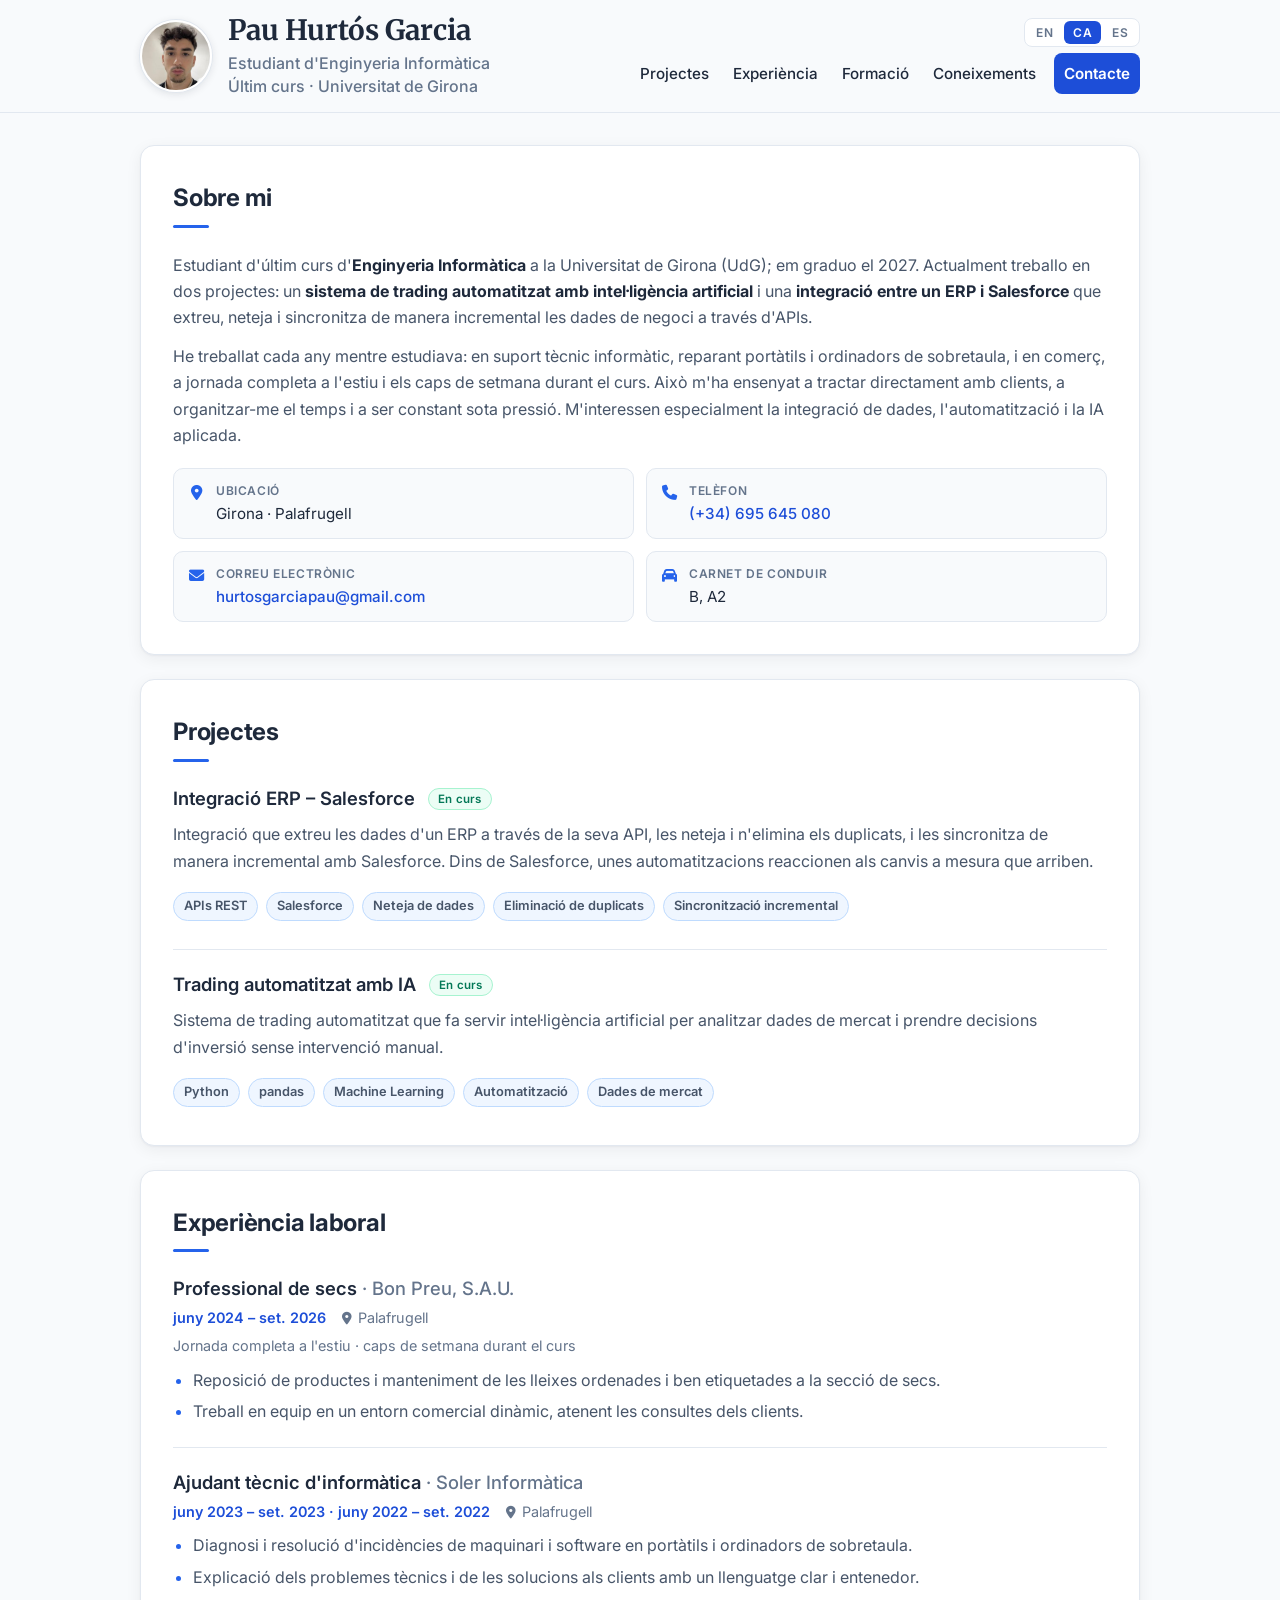
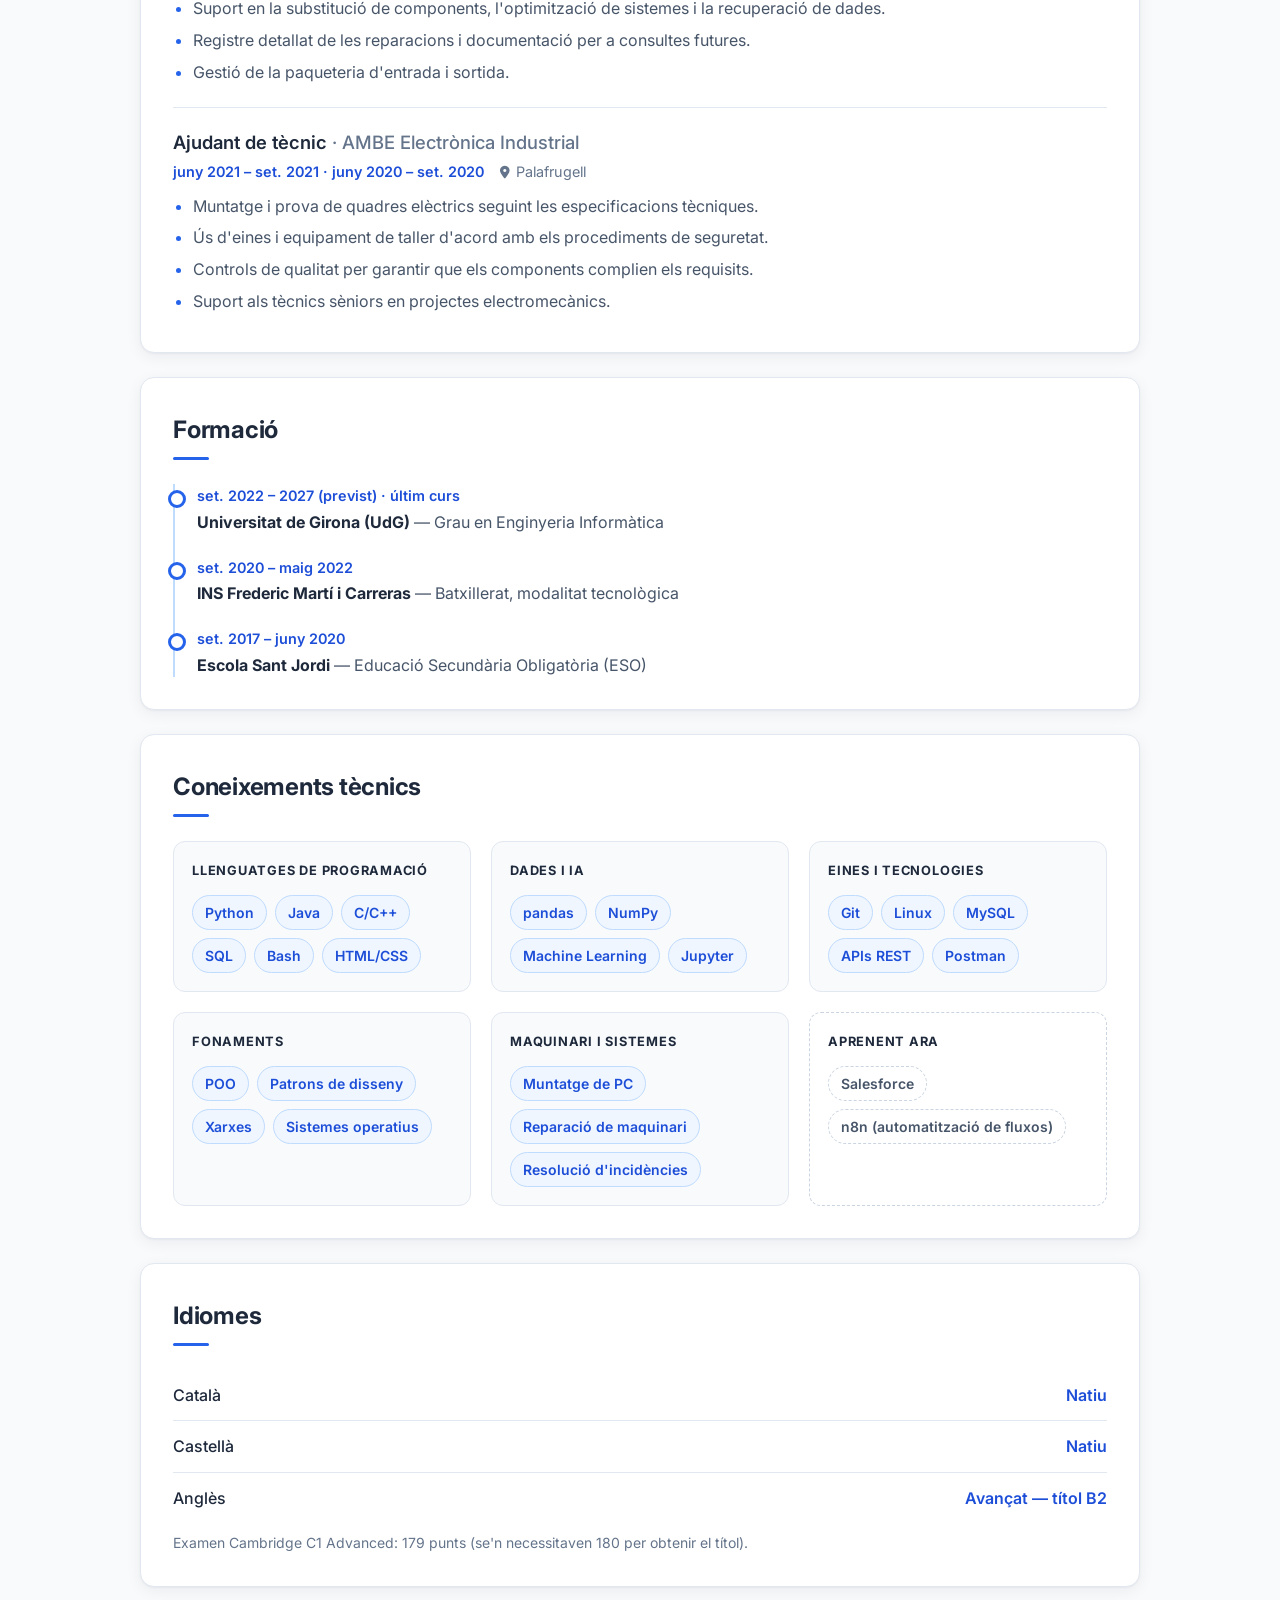
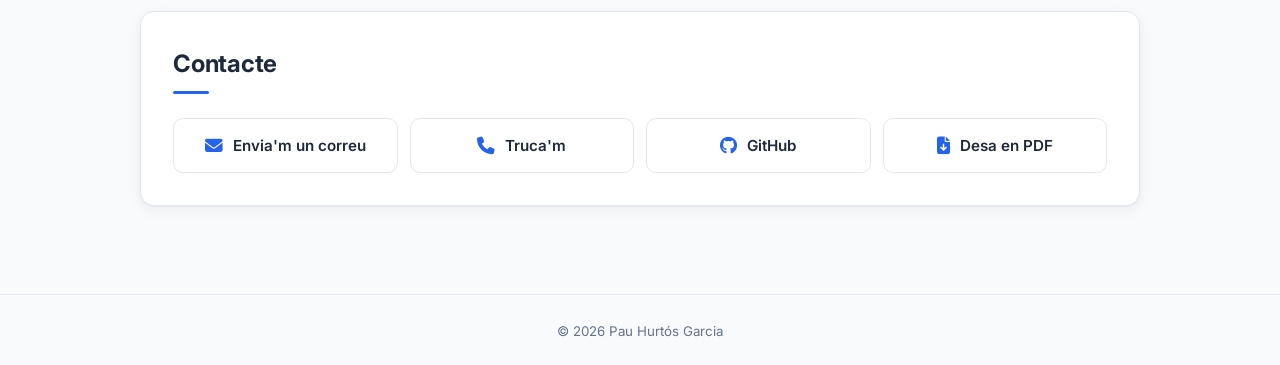
==== docs/ca/index.html @ 46cc70b8 "Expand technical skills: data & AI, fundamentals and current learning" ====
<!DOCTYPE html>
<html lang="ca">
<head>
  <meta charset="utf-8" />
  <meta name="viewport" content="width=device-width, initial-scale=1" />
  <title>Pau Hurtós Garcia — Currículum</title>
  <meta name="description" content="Pau Hurtós Garcia — Estudiant d'Enginyeria Informàtica a la Universitat de Girona. Experiència, formació, coneixements i contacte." />
  <meta name="author" content="Pau Hurtós Garcia" />
  <meta name="theme-color" content="#1d4ed8" />
  <link rel="canonical" href="https://pdpxvx.github.io/CV/ca/" />
  <link rel="alternate" hreflang="en" href="https://pdpxvx.github.io/CV/" />
  <link rel="alternate" hreflang="ca" href="https://pdpxvx.github.io/CV/ca/" />
  <link rel="alternate" hreflang="es" href="https://pdpxvx.github.io/CV/es/" />
  <link rel="alternate" hreflang="x-default" href="https://pdpxvx.github.io/CV/" />
  <link rel="icon" href="data:image/svg+xml,%3Csvg xmlns='http://www.w3.org/2000/svg' viewBox='0 0 64 64'%3E%3Crect width='64' height='64' rx='14' fill='%231d4ed8'/%3E%3Ctext x='50%25' y='54%25' dominant-baseline='middle' text-anchor='middle' font-family='Arial,sans-serif' font-weight='700' font-size='28' fill='%23fff'%3EPH%3C/text%3E%3C/svg%3E" />

  <!-- Previsualització en compartir l'enllaç (LinkedIn, WhatsApp, X...) -->
  <meta property="og:type" content="profile" />
  <meta property="og:locale" content="ca_ES" />
  <meta property="og:title" content="Pau Hurtós Garcia — Currículum" />
  <meta property="og:description" content="Estudiant d'Enginyeria Informàtica a la Universitat de Girona (UdG)." />
  <meta property="og:url" content="https://pdpxvx.github.io/CV/ca/" />
  <meta property="og:image" content="https://pdpxvx.github.io/CV/assets/photo.jpg" />
  <meta name="twitter:card" content="summary" />

  <!-- Tipografies i icones -->
  <link rel="preconnect" href="https://fonts.googleapis.com" />
  <link rel="preconnect" href="https://fonts.gstatic.com" crossorigin />
  <link href="https://fonts.googleapis.com/css2?family=Inter:wght@400;500;600;700&family=Merriweather:wght@700&display=swap" rel="stylesheet" />
  <link rel="stylesheet" href="https://cdn.jsdelivr.net/npm/@fortawesome/fontawesome-free@6.5.0/css/all.min.css" integrity="sha512-Avb2QiuDEEvB4bZJYdft2mNjVShBftLdPG8FJ0V7irTLQ8Uo0qcPxh4Plq7G5tGm0rU+1SPhVotteLpBERwTkw==" crossorigin="anonymous" referrerpolicy="no-referrer" />
  <link rel="stylesheet" href="../style.css" />
</head>

<body>
  <a class="skip-link" href="#main">Vés al contingut</a>

  <!-- ===== CAPÇALERA ===== -->
  <header class="site-header">
    <div class="container header-inner">
      <div class="id-block">
        <img class="avatar" src="../assets/photo.jpg" alt="Foto de Pau Hurtós Garcia" width="72" height="72" />
        <div>
          <h1 class="name">Pau Hurtós Garcia</h1>
          <p class="tagline"><span>Estudiant d'Enginyeria Informàtica</span><span class="sep"> · </span><span>Últim curs · Universitat de Girona</span></p>
        </div>
      </div>

      <div class="header-right">
        <!-- ===== SELECTOR D'IDIOMA ===== -->
        <nav class="lang-switch" aria-label="Idioma">
          <a href="../" hreflang="en" lang="en">EN</a>
          <a href="./" hreflang="ca" lang="ca" aria-current="page">CA</a>
          <a href="../es/" hreflang="es" lang="es">ES</a>
        </nav>

        <!-- ===== MENÚ DE NAVEGACIÓ ===== -->
        <nav class="site-nav" aria-label="Navegació principal">
          <ul>
            <li><a href="#projects">Projectes</a></li>
            <li><a href="#experience">Experiència</a></li>
            <li><a href="#education">Formació</a></li>
            <li><a href="#technical-skills">Coneixements</a></li>
            <li><a class="btn" href="#contact">Contacte</a></li>
          </ul>
        </nav>
      </div>
    </div>
  </header>

  <!-- ===== CONTINGUT PRINCIPAL ===== -->
  <main id="main" class="container content">

    <!-- === SOBRE MI === -->
    <section id="about" class="card">
      <h2>Sobre mi</h2>
      <p>
        Estudiant d'últim curs d'<strong>Enginyeria Informàtica</strong> a la Universitat de Girona (UdG); em graduo el 2027.
        Actualment treballo en dos projectes: un <strong>sistema de trading automatitzat amb intel·ligència artificial</strong> i una
        <strong>integració entre un ERP i Salesforce</strong> que extreu, neteja i sincronitza de manera incremental les dades de negoci a través d'APIs.
      </p>
      <p>
        He treballat cada any mentre estudiava: en suport tècnic informàtic, reparant portàtils i ordinadors de sobretaula, i en comerç,
        a jornada completa a l'estiu i els caps de setmana durant el curs. Això m'ha ensenyat a tractar directament amb clients,
        a organitzar-me el temps i a ser constant sota pressió. M'interessen especialment la integració de dades, l'automatització i la IA aplicada.
      </p>

      <ul class="quick-facts">
        <li><i class="fa-solid fa-location-dot" aria-hidden="true"></i><span><strong>Ubicació</strong>Girona · Palafrugell</span></li>
        <li><i class="fa-solid fa-phone" aria-hidden="true"></i><span><strong>Telèfon</strong><a href="tel:+34695645080">(+34) 695 645 080</a></span></li>
        <li><i class="fa-solid fa-envelope" aria-hidden="true"></i><span><strong>Correu electrònic</strong><a href="mailto:hurtosgarciapau@gmail.com">hurtosgarciapau@gmail.com</a></span></li>
        <li><i class="fa-solid fa-car" aria-hidden="true"></i><span><strong>Carnet de conduir</strong>B, A2</span></li>
      </ul>
    </section>

    <!-- === PROJECTES === -->
    <section id="projects" class="card">
      <h2>Projectes</h2>

      <article class="item project">
        <div class="item-head">
          <h3>Integració ERP – Salesforce <span class="badge">En curs</span></h3>
        </div>
        <p>Integració que extreu les dades d'un ERP a través de la seva API, les neteja i n'elimina els duplicats, i les sincronitza de manera incremental amb Salesforce. Dins de Salesforce, unes automatitzacions reaccionen als canvis a mesura que arriben.</p>
        <ul class="skill-tags">
          <li class="skill-tag">APIs REST</li>
          <li class="skill-tag">Salesforce</li>
          <li class="skill-tag">Neteja de dades</li>
          <li class="skill-tag">Eliminació de duplicats</li>
          <li class="skill-tag">Sincronització incremental</li>
        </ul>
      </article>

      <article class="item project">
        <div class="item-head">
          <h3>Trading automatitzat amb IA <span class="badge">En curs</span></h3>
        </div>
        <p>Sistema de trading automatitzat que fa servir intel·ligència artificial per analitzar dades de mercat i prendre decisions d'inversió sense intervenció manual.</p>
        <ul class="skill-tags">
          <li class="skill-tag">Python</li>
          <li class="skill-tag">pandas</li>
          <li class="skill-tag">Machine Learning</li>
          <li class="skill-tag">Automatització</li>
          <li class="skill-tag">Dades de mercat</li>
        </ul>
      </article>
    </section>

    <!-- === EXPERIÈNCIA === -->
    <section id="experience" class="card">
      <h2>Experiència laboral</h2>

      <article class="item">
        <div class="item-head">
          <h3>Professional de secs <span class="org">· Bon Preu, S.A.U.</span></h3>
          <p class="meta"><span class="dates">juny 2024 – set. 2026</span><span class="place">Palafrugell</span><span class="schedule">Jornada completa a l'estiu · caps de setmana durant el curs</span></p>
        </div>
        <ul>
          <li>Reposició de productes i manteniment de les lleixes ordenades i ben etiquetades a la secció de secs.</li>
          <li>Treball en equip en un entorn comercial dinàmic, atenent les consultes dels clients.</li>
        </ul>
      </article>

      <article class="item">
        <div class="item-head">
          <h3>Ajudant tècnic d'informàtica <span class="org">· Soler Informàtica</span></h3>
          <p class="meta"><span class="dates">juny 2023 – set. 2023 · juny 2022 – set. 2022</span><span class="place">Palafrugell</span></p>
        </div>
        <ul>
          <li>Diagnosi i resolució d'incidències de maquinari i software en portàtils i ordinadors de sobretaula.</li>
          <li>Explicació dels problemes tècnics i de les solucions als clients amb un llenguatge clar i entenedor.</li>
          <li>Suport en la substitució de components, l'optimització de sistemes i la recuperació de dades.</li>
          <li>Registre detallat de les reparacions i documentació per a consultes futures.</li>
          <li>Gestió de la paqueteria d'entrada i sortida.</li>
        </ul>
      </article>

      <article class="item">
        <div class="item-head">
          <h3>Ajudant de tècnic <span class="org">· AMBE Electrònica Industrial</span></h3>
          <p class="meta"><span class="dates">juny 2021 – set. 2021 · juny 2020 – set. 2020</span><span class="place">Palafrugell</span></p>
        </div>
        <ul>
          <li>Muntatge i prova de quadres elèctrics seguint les especificacions tècniques.</li>
          <li>Ús d'eines i equipament de taller d'acord amb els procediments de seguretat.</li>
          <li>Controls de qualitat per garantir que els components complien els requisits.</li>
          <li>Suport als tècnics sèniors en projectes electromecànics.</li>
        </ul>
      </article>
    </section>

    <!-- === FORMACIÓ === -->
    <section id="education" class="card">
      <h2>Formació</h2>
      <ol class="timeline">
        <li class="milestone">
          <div class="when">set. 2022 – 2027 (previst) · últim curs</div>
          <div class="what"><strong>Universitat de Girona (UdG)</strong> — Grau en Enginyeria Informàtica</div>
        </li>
        <li class="milestone">
          <div class="when">set. 2020 – maig 2022</div>
          <div class="what"><strong>INS Frederic Martí i Carreras</strong> — Batxillerat, modalitat tecnològica</div>
        </li>
        <li class="milestone">
          <div class="when">set. 2017 – juny 2020</div>
          <div class="what"><strong>Escola Sant Jordi</strong> — Educació Secundària Obligatòria (ESO)</div>
        </li>
      </ol>
    </section>

    <!-- === CONEIXEMENTS TÈCNICS === -->
    <section id="technical-skills" class="card">
      <h2>Coneixements tècnics</h2>
      <div class="skills-grid">
        <div class="skill-category">
          <h3>Llenguatges de programació</h3>
          <ul class="skill-tags">
            <li class="skill-tag">Python</li>
            <li class="skill-tag">Java</li>
            <li class="skill-tag">C/C++</li>
            <li class="skill-tag">SQL</li>
            <li class="skill-tag">Bash</li>
            <li class="skill-tag">HTML/CSS</li>
          </ul>
        </div>
        <div class="skill-category">
          <h3>Dades i IA</h3>
          <ul class="skill-tags">
            <li class="skill-tag">pandas</li>
            <li class="skill-tag">NumPy</li>
            <li class="skill-tag">Machine Learning</li>
            <li class="skill-tag">Jupyter</li>
          </ul>
        </div>
        <div class="skill-category">
          <h3>Eines i tecnologies</h3>
          <ul class="skill-tags">
            <li class="skill-tag">Git</li>
            <li class="skill-tag">Linux</li>
            <li class="skill-tag">MySQL</li>
            <li class="skill-tag">APIs REST</li>
            <li class="skill-tag">Postman</li>
          </ul>
        </div>
        <div class="skill-category">
          <h3>Fonaments</h3>
          <ul class="skill-tags">
            <li class="skill-tag">POO</li>
            <li class="skill-tag">Patrons de disseny</li>
            <li class="skill-tag">Xarxes</li>
            <li class="skill-tag">Sistemes operatius</li>
          </ul>
        </div>
        <div class="skill-category">
          <h3>Maquinari i sistemes</h3>
          <ul class="skill-tags">
            <li class="skill-tag">Muntatge de PC</li>
            <li class="skill-tag">Reparació de maquinari</li>
            <li class="skill-tag">Resolució d'incidències</li>
          </ul>
        </div>
        <div class="skill-category learning">
          <h3>Aprenent ara</h3>
          <ul class="skill-tags">
            <li class="skill-tag">Salesforce</li>
            <li class="skill-tag">n8n (automatització de fluxos)</li>
          </ul>
        </div>
      </div>
    </section>

    <!-- === IDIOMES === -->
    <section id="languages" class="card">
      <h2>Idiomes</h2>
      <ul class="lang-list">
        <li><span>Català</span><strong>Natiu</strong></li>
        <li><span>Castellà</span><strong>Natiu</strong></li>
        <li><span>Anglès</span><strong>Avançat — títol B2</strong></li>
      </ul>
      <p class="note">Examen Cambridge C1 Advanced: 179 punts (se'n necessitaven 180 per obtenir el títol).</p>
    </section>

    <!-- === CONTACTE === -->
    <section id="contact" class="card">
      <h2>Contacte</h2>
      <address class="contact-grid">
        <a class="contact-link" href="mailto:hurtosgarciapau@gmail.com" aria-label="Envia un correu a Pau Hurtós Garcia">
          <i class="fa-solid fa-envelope" aria-hidden="true"></i>
          <span>Envia'm un correu</span>
        </a>
        <a class="contact-link" href="tel:+34695645080" aria-label="Truca a Pau Hurtós Garcia">
          <i class="fa-solid fa-phone" aria-hidden="true"></i>
          <span>Truca'm</span>
        </a>
        <a class="contact-link" href="https://github.com/pdpxvx" target="_blank" rel="noopener" aria-label="Perfil de GitHub (s'obre en una pestanya nova)">
          <i class="fa-brands fa-github" aria-hidden="true"></i>
          <span>GitHub</span>
        </a>
        <button class="contact-link" type="button" onclick="window.print()" aria-label="Imprimeix o desa aquest currículum en PDF">
          <i class="fa-solid fa-file-arrow-down" aria-hidden="true"></i>
          <span>Desa en PDF</span>
        </button>
      </address>
    </section>
  </main>

  <!-- ===== PEU DE PÀGINA ===== -->
  <footer class="site-footer">
    <div class="container">
      <small>© <span id="year">2026</span> Pau Hurtós Garcia</small>
    </div>
  </footer>
  <script>
    document.getElementById('year').textContent = new Date().getFullYear();
  </script>
</body>
</html>
---- docs/style.css ----
/* ========================================
   Base Styles and Color Variables
======================================== */
:root {
  --bg: #f8fafc;
  --card: #ffffff;
  --text: #1e293b;
  --muted: #475569;
  --subtle: #64748b;
  --line: #e2e8f0;
  --brand: #2563eb;
  --brand-dark: #1d4ed8;
  --brand-soft: #eff6ff;
  --brand-border: #bfdbfe;
  --radius: 14px;
  --shadow: 0 1px 2px rgba(15, 23, 42, 0.04), 0 4px 16px rgba(15, 23, 42, 0.06);
  --shadow-hover: 0 2px 4px rgba(15, 23, 42, 0.05), 0 10px 28px rgba(15, 23, 42, 0.09);
}

* { box-sizing: border-box; }
html { scroll-behavior: smooth; scroll-padding-top: 110px; }
html, body { margin: 0; padding: 0; }

body {
  font-family: "Inter", system-ui, -apple-system, "Segoe UI", Arial, sans-serif;
  color: var(--text);
  background: var(--bg);
  line-height: 1.65;
  font-size: 16px;
  -webkit-font-smoothing: antialiased;
  -moz-osx-font-smoothing: grayscale;
}

a { color: var(--brand-dark); }

:focus-visible {
  outline: 3px solid var(--brand);
  outline-offset: 2px;
  border-radius: 6px;
}

.skip-link {
  position: absolute;
  left: 12px;
  top: -48px;
  z-index: 200;
  padding: 8px 14px;
  border-radius: 8px;
  background: var(--brand-dark);
  color: #fff;
  font-weight: 600;
  text-decoration: none;
}
.skip-link:focus { top: 12px; }

/* ========================================
   Header and Navigation
======================================== */
.site-header {
  position: sticky;
  top: 0;
  z-index: 100;
  backdrop-filter: blur(8px);
  background: rgba(248, 250, 252, 0.9);
  border-bottom: 1px solid var(--line);
}

.header-inner {
  display: flex;
  gap: 24px;
  align-items: center;
  justify-content: space-between;
  padding: 14px 0;
}

.id-block {
  display: flex;
  align-items: center;
  gap: 16px;
  flex: 1 1 auto;
  min-width: 0;
}

.name {
  font-family: "Merriweather", Georgia, serif;
  font-weight: 700;
  font-size: 1.75rem;
  line-height: 1.2;
  margin: 0;
}

.tagline {
  margin: 0.25rem 0 0;
  line-height: 1.45;
  color: var(--subtle);
  font-weight: 500;
}

.tagline span { display: block; }
.tagline .sep { display: none; }

.avatar {
  width: 72px;
  height: 72px;
  flex-shrink: 0;
  border-radius: 50%;
  border: 2px solid #fff;
  box-shadow: 0 0 0 1px var(--line), 0 2px 8px rgba(15, 23, 42, 0.12);
  object-fit: cover;
}

/* Right side of the header: language switcher above the main navigation */
.header-right {
  flex-shrink: 0;
  display: flex;
  flex-direction: column;
  align-items: flex-end;
  gap: 6px;
}

.lang-switch {
  display: flex;
  gap: 2px;
  padding: 2px;
  border: 1px solid var(--line);
  border-radius: 8px;
  background: #fff;
}

.lang-switch a {
  padding: 2px 9px;
  border-radius: 6px;
  font-size: 0.75rem;
  font-weight: 600;
  letter-spacing: 0.04em;
  text-decoration: none;
  color: var(--subtle);
  transition: background-color 0.15s ease, color 0.15s ease;
}

.lang-switch a:hover { color: var(--brand-dark); background: var(--brand-soft); }

.lang-switch a[aria-current="page"] {
  background: var(--brand-dark);
  color: #fff;
}

/* Navigation */
.site-nav ul {
  display: flex;
  gap: 4px;
  list-style: none;
  margin: 0;
  padding: 0;
}

.site-nav a {
  display: inline-block;
  padding: 8px 10px;
  border-radius: 8px;
  text-decoration: none;
  color: var(--text);
  font-weight: 500;
  font-size: 0.95rem;
  white-space: nowrap;
  transition: background-color 0.15s ease, color 0.15s ease;
}

.site-nav a:hover { background: var(--brand-soft); color: var(--brand-dark); }

.site-nav .btn {
  margin-left: 4px;
  background: var(--brand-dark);
  color: #fff;
  font-weight: 600;
}

.site-nav .btn:hover { background: #1e40af; color: #fff; }

/* ========================================
   Layout Containers and Cards
======================================== */
.container {
  width: min(1000px, 92%);
  margin: 0 auto;
}

.content { padding: 32px 0 64px; }

.card {
  background: var(--card);
  padding: clamp(22px, 3vw, 32px);
  border-radius: var(--radius);
  box-shadow: var(--shadow);
  border: 1px solid var(--line);
  margin-bottom: 24px;
  transition: box-shadow 0.2s ease;
}

.card:hover { box-shadow: var(--shadow-hover); }

.card p { margin: 0 0 12px; color: var(--muted); }
.card p strong { color: var(--text); }

h2 {
  margin: 0 0 24px;
  padding-bottom: 10px;
  font-size: 1.5rem;
  font-weight: 700;
  letter-spacing: -0.01em;
  color: var(--text);
  position: relative;
}

h2::after {
  content: "";
  position: absolute;
  bottom: 0;
  left: 0;
  width: 36px;
  height: 3px;
  background: var(--brand);
  border-radius: 2px;
}

/* ========================================
   About Section
======================================== */
.quick-facts {
  display: grid;
  grid-template-columns: repeat(2, minmax(0, 1fr));
  gap: 12px;
  list-style: none;
  padding: 0;
  margin: 20px 0 0;
}

.quick-facts li {
  display: flex;
  align-items: flex-start;
  gap: 12px;
  background: #f8fafc;
  border: 1px solid var(--line);
  border-radius: 10px;
  padding: 12px 14px;
  font-size: 0.95rem;
  min-width: 0;
}

.quick-facts i {
  color: var(--brand);
  margin-top: 4px;
  width: 16px;
  text-align: center;
}

.quick-facts span { min-width: 0; overflow-wrap: anywhere; }

.quick-facts strong {
  display: block;
  font-size: 0.75rem;
  font-weight: 600;
  text-transform: uppercase;
  letter-spacing: 0.05em;
  color: var(--subtle);
}

.quick-facts a {
  color: var(--brand-dark);
  text-decoration: none;
  font-weight: 500;
}

.quick-facts a:hover { text-decoration: underline; }

/* ========================================
   Experience Section
======================================== */
.item {
  border-top: 1px solid var(--line);
  padding-top: 22px;
  margin-top: 22px;
}

.item:first-of-type {
  border-top: none;
  padding-top: 0;
  margin-top: 0;
}

.item-head { margin-bottom: 10px; }

.item-head h3 {
  margin: 0;
  color: var(--text);
  font-size: 1.15rem;
  font-weight: 600;
  line-height: 1.4;
}

.item-head .org {
  color: var(--subtle);
  font-weight: 500;
}

.meta {
  display: flex;
  flex-wrap: wrap;
  gap: 4px 16px;
  margin: 4px 0 0 !important;
  font-size: 0.9rem;
}

.dates { color: var(--brand-dark); font-weight: 600; }

.place { color: var(--subtle); }
.place::before {
  content: "\f3c5";
  font-family: "Font Awesome 6 Free";
  font-weight: 900;
  margin-right: 6px;
  font-size: 0.8rem;
}

.item ul {
  margin: 0;
  padding-left: 20px;
}

.item li {
  margin: 6px 0;
  line-height: 1.6;
  color: var(--muted);
}

.item li::marker { color: var(--brand); }

/* ========================================
   Projects Section
======================================== */
.project p {
  margin: 0 0 12px;
  color: var(--muted);
}

.project .skill-tags { padding-left: 0; }

.project .skill-tag {
  font-size: 0.8rem;
  padding: 3px 10px;
}

.badge {
  display: inline-block;
  margin-left: 8px;
  padding: 2px 9px;
  border-radius: 999px;
  background: #ecfdf5;
  border: 1px solid #a7f3d0;
  color: #047857;
  font-size: 0.72rem;
  font-weight: 600;
  letter-spacing: 0.02em;
  vertical-align: 2px;
}

/* "Currently learning" card: dashed border to set it apart from known skills */
.skill-category.learning { background: #fff; border-style: dashed; border-color: #cbd5e1; }
.skill-category.learning .skill-tag { background: #fff; color: var(--muted); border-color: #cbd5e1; border-style: dashed; }

/* Work schedule note under the dates (e.g. summers / weekends) */
.schedule { color: var(--subtle); flex-basis: 100%; }

/* ========================================
   Education Section (vertical timeline)
======================================== */
.timeline {
  list-style: none;
  margin: 0;
  padding: 0 0 0 22px;
  border-left: 2px solid var(--brand-border);
  display: grid;
  gap: 22px;
}

.milestone { position: relative; }

.milestone::before {
  content: "";
  position: absolute;
  left: -29px;
  top: 6px;
  width: 12px;
  height: 12px;
  background: #fff;
  border: 3px solid var(--brand);
  border-radius: 50%;
}

.when {
  color: var(--brand-dark);
  font-weight: 600;
  font-size: 0.9rem;
  margin-bottom: 2px;
}

.what {
  color: var(--muted);
  line-height: 1.5;
}

.what strong { color: var(--text); }

/* ========================================
   Soft Skills Section
======================================== */
.grid-2 {
  display: grid;
  grid-template-columns: repeat(auto-fit, minmax(240px, 1fr));
  gap: 0 32px;
}

.checklist {
  margin: 0;
  padding-left: 1.15rem;
  color: var(--muted);
}

.checklist li { margin: 0.4rem 0; }
.checklist li::marker { color: var(--brand); }
.checklist strong { color: var(--text); }

/* ========================================
   Technical Skills Section
======================================== */
.skills-grid {
  display: grid;
  grid-template-columns: repeat(auto-fit, minmax(270px, 1fr));
  gap: 20px;
}

.skill-category {
  background: #f8fafc;
  border: 1px solid var(--line);
  border-radius: 12px;
  padding: 18px;
}

.skill-category h3 {
  margin: 0 0 14px;
  color: var(--text);
  font-size: 0.8rem;
  font-weight: 700;
  text-transform: uppercase;
  letter-spacing: 0.06em;
}

.skill-tags {
  display: flex;
  flex-wrap: wrap;
  gap: 8px;
  list-style: none;
  margin: 0;
  padding: 0;
}

.skill-tag {
  background: var(--brand-soft);
  color: var(--brand-dark);
  border: 1px solid var(--brand-border);
  padding: 5px 12px;
  border-radius: 999px;
  font-size: 0.875rem;
  font-weight: 600;
}

/* ========================================
   Languages Section
======================================== */
.lang-list {
  list-style: none;
  padding: 0;
  margin: 0;
}

.lang-list li {
  display: flex;
  justify-content: space-between;
  align-items: center;
  gap: 16px;
  padding: 12px 0;
  border-bottom: 1px solid var(--line);
}

.lang-list li:last-child { border-bottom: none; }

.lang-list span {
  color: var(--text);
  font-weight: 500;
}

.lang-list strong {
  color: var(--brand-dark);
  font-weight: 600;
  text-align: right;
}

.note {
  margin: 8px 0 0 !important;
  font-size: 0.875rem;
  color: var(--subtle) !important;
}

/* ========================================
   Contact Section
======================================== */
.contact-grid {
  display: grid;
  grid-template-columns: repeat(auto-fit, minmax(170px, 1fr));
  gap: 12px;
  font-style: normal;
}

.contact-link {
  display: flex;
  align-items: center;
  justify-content: center;
  gap: 10px;
  font: inherit;
  font-size: 0.95rem;
  font-weight: 600;
  text-decoration: none;
  color: var(--text);
  padding: 14px 18px;
  border-radius: 10px;
  background: #fff;
  border: 1px solid var(--line);
  cursor: pointer;
  transition: background-color 0.15s ease, border-color 0.15s ease, color 0.15s ease;
}

.contact-link i {
  font-size: 1.1rem;
  color: var(--brand);
  transition: color 0.15s ease;
}

.contact-link:hover {
  background: var(--brand-dark);
  border-color: var(--brand-dark);
  color: #fff;
}

.contact-link:hover i { color: #fff; }

/* ========================================
   Footer
======================================== */
.site-footer {
  border-top: 1px solid var(--line);
  color: var(--subtle);
  text-align: center;
  padding: 22px 0;
}

/* ========================================
   Responsive Design
======================================== */
@media (max-width: 880px) {
  .header-inner { flex-direction: column; align-items: stretch; gap: 10px; }
  .id-block { justify-content: center; }
  .header-right { align-items: center; }
  .site-nav ul { justify-content: center; flex-wrap: wrap; }
  .site-nav a { padding: 6px 10px; font-size: 0.9rem; }
  html { scroll-padding-top: 200px; }
}

@media (max-width: 640px) {
  .site-header { position: static; }
  html { scroll-padding-top: 12px; }
  .name { font-size: 1.4rem; }
  .avatar { width: 60px; height: 60px; }
  .tagline { font-size: 0.9rem; }
  .lang-list li { flex-direction: column; align-items: flex-start; gap: 2px; }
  .lang-list strong { text-align: left; }
  .quick-facts { grid-template-columns: 1fr; }
}

@media (prefers-reduced-motion: reduce) {
  html { scroll-behavior: auto; }
  * { transition: none !important; }
}

/* ========================================
   Print / Save as PDF (A4)
======================================== */
@page { size: A4; margin: 12mm 14mm 12mm; }

@media print {
  :root { --text: #000; --muted: #222; --subtle: #444; }
  html, body { background: #fff; font-size: 10.5pt; line-height: 1.45; }
  .skip-link, .site-nav, .lang-switch, .site-footer, #contact { display: none !important; }

  .site-header {
    position: static;
    background: none;
    backdrop-filter: none;
    border-bottom: 2px solid var(--brand-dark);
  }
  .header-inner { padding: 0 0 10px; }
  .container { width: 100%; }
  .content { padding: 12px 0 0; }

  .card {
    box-shadow: none !important;
    border: none;
    border-radius: 0;
    padding: 0;
    margin: 0 0 14px;
  }
  h2 { font-size: 13pt; margin-bottom: 10px; padding-bottom: 4px; }
  .item { padding-top: 10px; margin-top: 10px; break-inside: avoid; }
  .item-head h3 { font-size: 11pt; }
  .milestone, .skill-category, .quick-facts li, .project { break-inside: avoid; }
  h2 { break-after: avoid; }

  .quick-facts { grid-template-columns: repeat(2, 1fr) !important; gap: 6px; margin-top: 10px; }
  .quick-facts li { padding: 6px 10px; }
  .skills-grid { grid-template-columns: repeat(3, 1fr) !important; gap: 10px; }
  .skill-category { padding: 8px 10px; }
  .skill-category h3 { margin-bottom: 6px; font-size: 7.5pt; }
  .skill-tags { gap: 4px; }
  .skill-tag, .project .skill-tag { padding: 1px 7px; font-size: 8pt; }
  .project p { font-size: 10pt; }
  .item li { margin: 3px 0; }
  .timeline { gap: 10px; margin-left: 8px; }
  .project p { margin-bottom: 6px; }
  .card { margin-bottom: 10px; }
  .content { padding-top: 8px; }
  .lang-list li { padding: 5px 0; }

  a { text-decoration: none; color: inherit; }
  * { -webkit-print-color-adjust: exact; print-color-adjust: exact; }
}
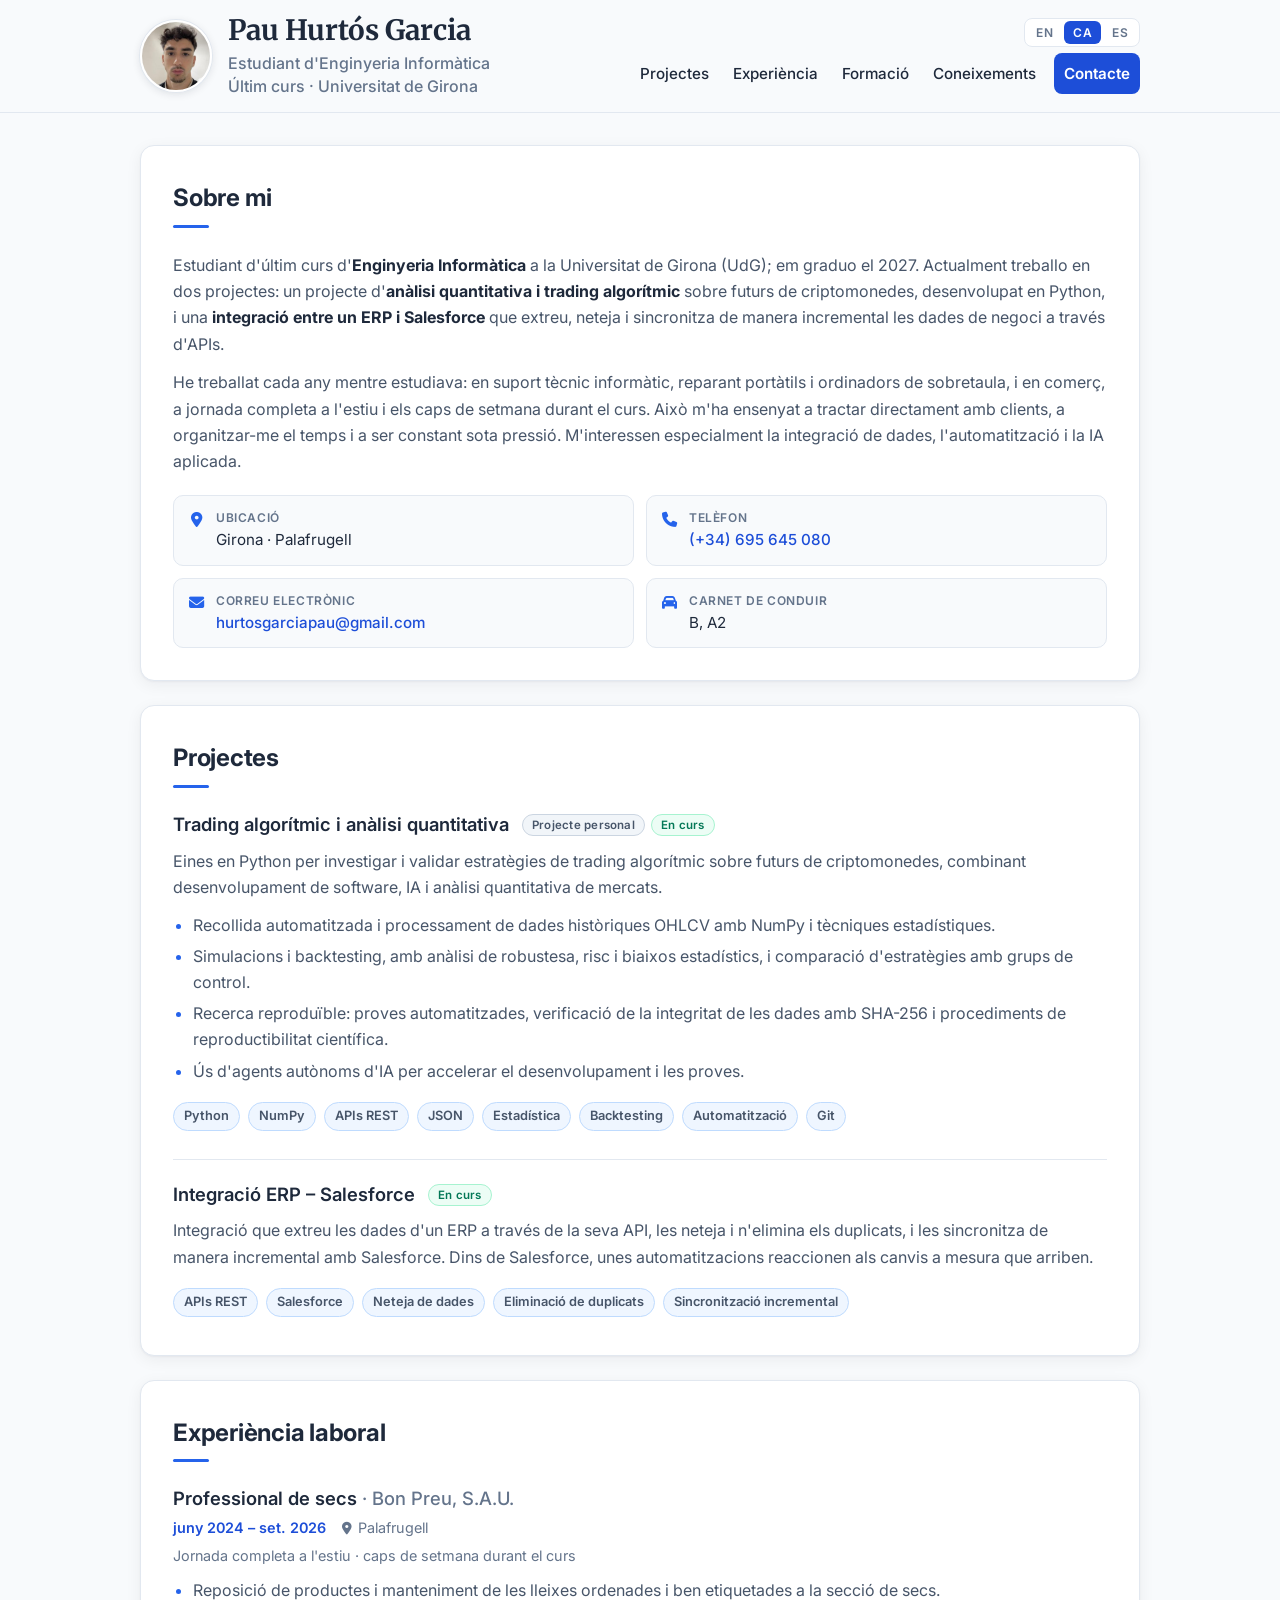
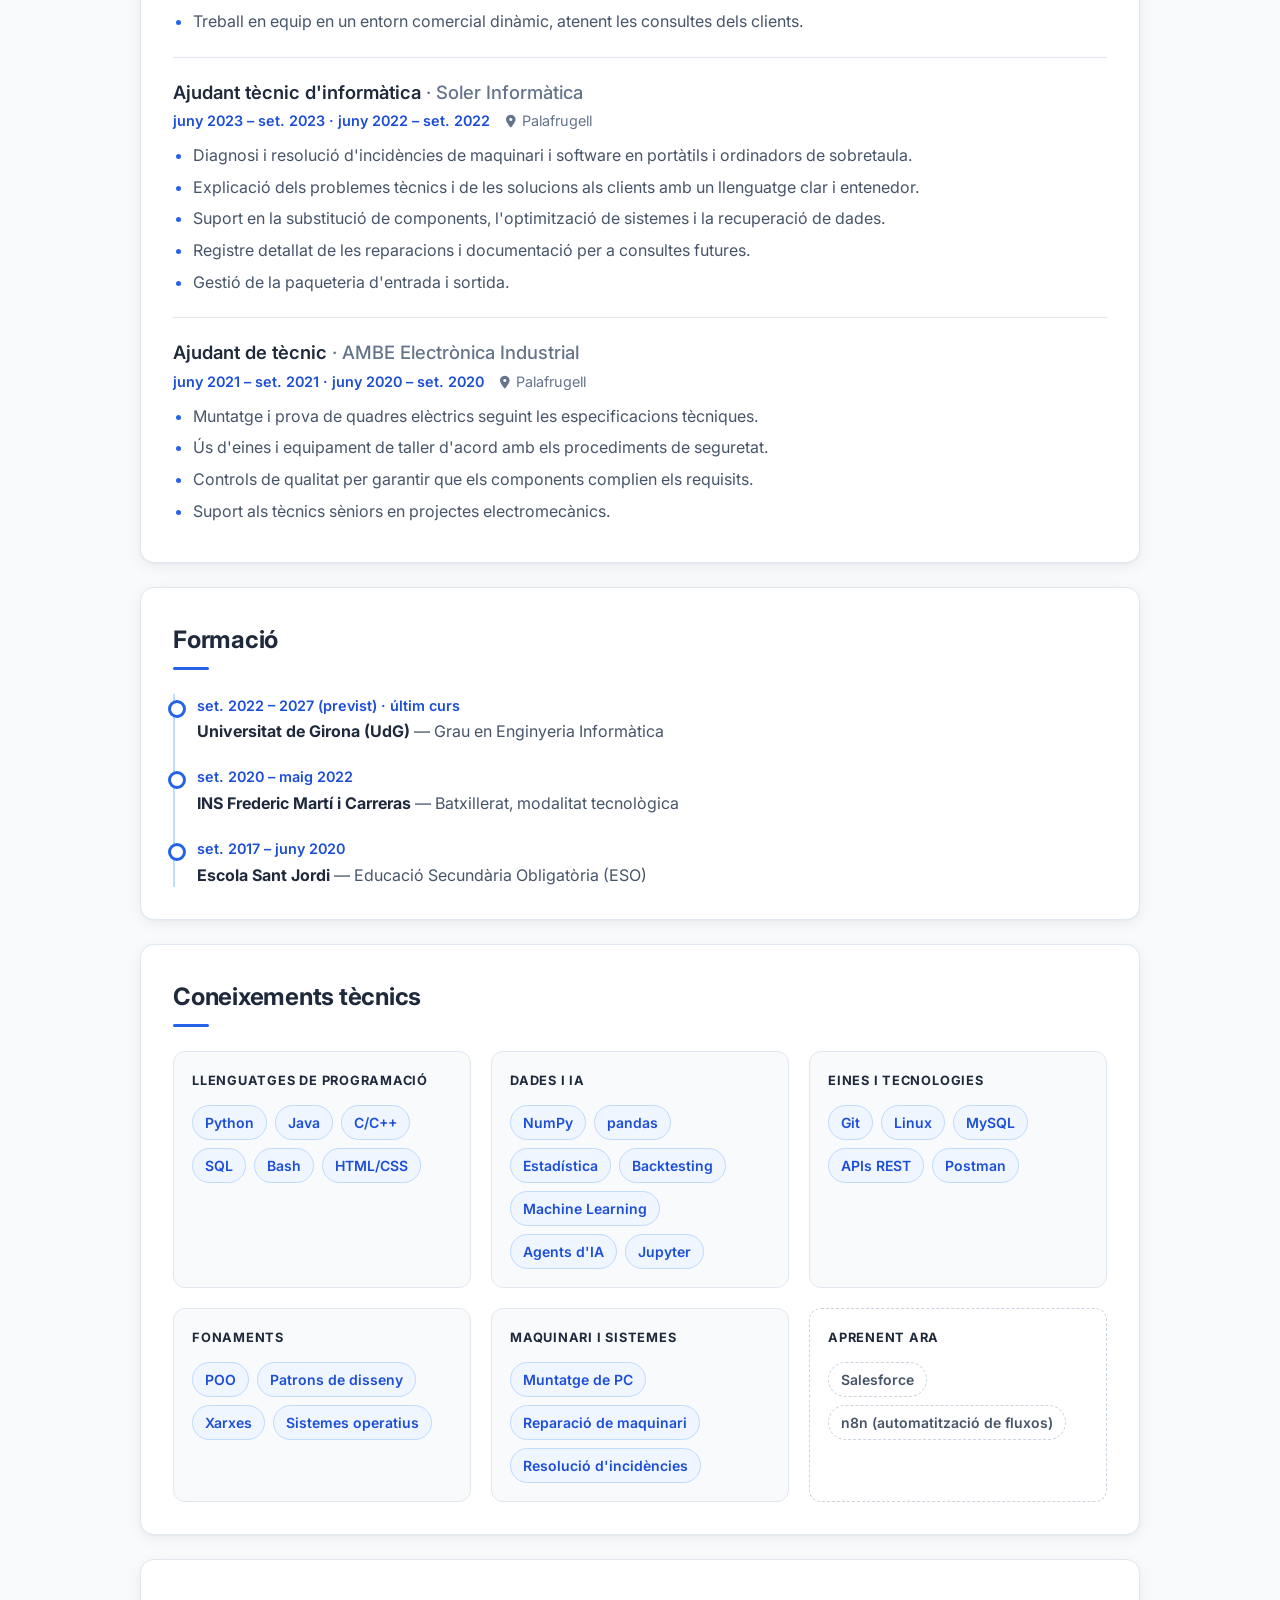
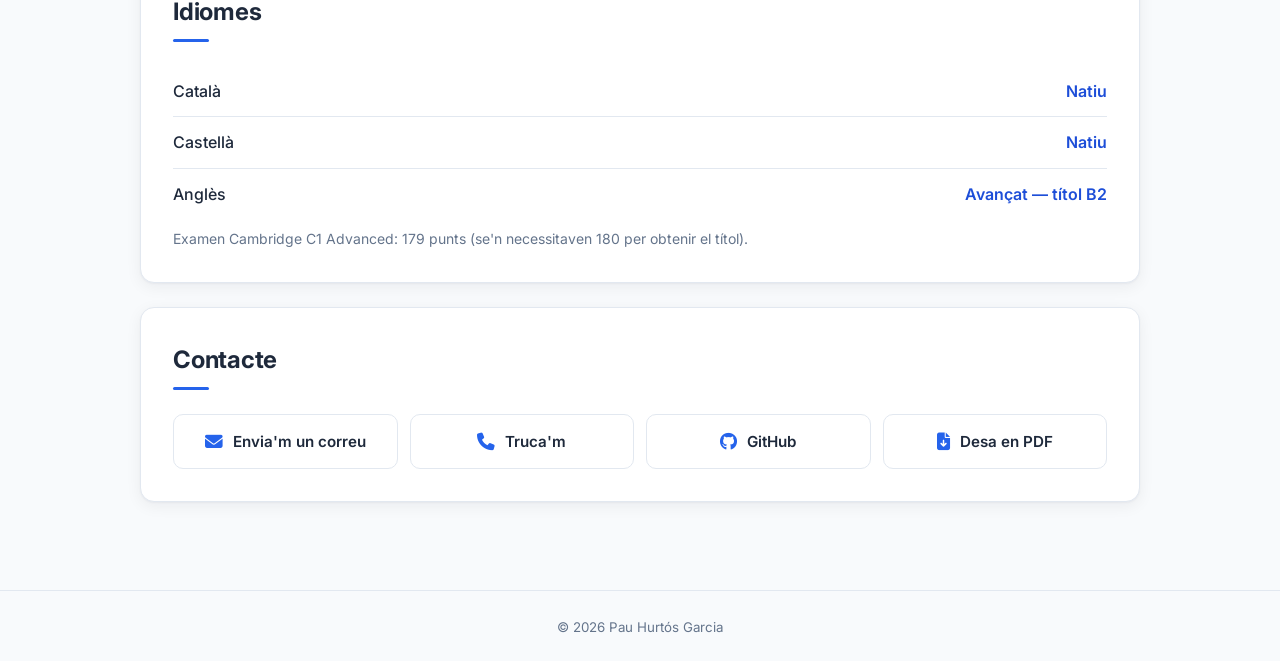
==== commit 7b8127eb: "Detail the algorithmic trading project and expand data skills" ====
--- a/docs/ca/index.html
+++ b/docs/ca/index.html
@@ -75,7 +75,7 @@
       <h2>Sobre mi</h2>
       <p>
         Estudiant d'últim curs d'<strong>Enginyeria Informàtica</strong> a la Universitat de Girona (UdG); em graduo el 2027.
-        Actualment treballo en dos projectes: un <strong>sistema de trading automatitzat amb intel·ligència artificial</strong> i una
+        Actualment treballo en dos projectes: un projecte d'<strong>anàlisi quantitativa i trading algorítmic</strong> sobre futurs de criptomonedes, desenvolupat en Python, i una
         <strong>integració entre un ERP i Salesforce</strong> que extreu, neteja i sincronitza de manera incremental les dades de negoci a través d'APIs.
       </p>
       <p>
@@ -98,6 +98,29 @@
 
       <article class="item project">
         <div class="item-head">
+          <h3>Trading algorítmic i anàlisi quantitativa <span class="badge neutral">Projecte personal</span><span class="badge">En curs</span></h3>
+        </div>
+        <p>Eines en Python per investigar i validar estratègies de trading algorítmic sobre futurs de criptomonedes, combinant desenvolupament de software, IA i anàlisi quantitativa de mercats.</p>
+        <ul>
+          <li>Recollida automatitzada i processament de dades històriques OHLCV amb NumPy i tècniques estadístiques.</li>
+          <li>Simulacions i backtesting, amb anàlisi de robustesa, risc i biaixos estadístics, i comparació d'estratègies amb grups de control.</li>
+          <li>Recerca reproduïble: proves automatitzades, verificació de la integritat de les dades amb SHA-256 i procediments de reproductibilitat científica.</li>
+          <li>Ús d'agents autònoms d'IA per accelerar el desenvolupament i les proves.</li>
+        </ul>
+        <ul class="skill-tags">
+          <li class="skill-tag">Python</li>
+          <li class="skill-tag">NumPy</li>
+          <li class="skill-tag">APIs REST</li>
+          <li class="skill-tag">JSON</li>
+          <li class="skill-tag">Estadística</li>
+          <li class="skill-tag">Backtesting</li>
+          <li class="skill-tag">Automatització</li>
+          <li class="skill-tag">Git</li>
+        </ul>
+      </article>
+
+      <article class="item project">
+        <div class="item-head">
           <h3>Integració ERP – Salesforce <span class="badge">En curs</span></h3>
         </div>
         <p>Integració que extreu les dades d'un ERP a través de la seva API, les neteja i n'elimina els duplicats, i les sincronitza de manera incremental amb Salesforce. Dins de Salesforce, unes automatitzacions reaccionen als canvis a mesura que arriben.</p>
@@ -107,20 +130,6 @@
           <li class="skill-tag">Neteja de dades</li>
           <li class="skill-tag">Eliminació de duplicats</li>
           <li class="skill-tag">Sincronització incremental</li>
-        </ul>
-      </article>
-
-      <article class="item project">
-        <div class="item-head">
-          <h3>Trading automatitzat amb IA <span class="badge">En curs</span></h3>
-        </div>
-        <p>Sistema de trading automatitzat que fa servir intel·ligència artificial per analitzar dades de mercat i prendre decisions d'inversió sense intervenció manual.</p>
-        <ul class="skill-tags">
-          <li class="skill-tag">Python</li>
-          <li class="skill-tag">pandas</li>
-          <li class="skill-tag">Machine Learning</li>
-          <li class="skill-tag">Automatització</li>
-          <li class="skill-tag">Dades de mercat</li>
         </ul>
       </article>
     </section>
@@ -205,9 +214,12 @@
         <div class="skill-category">
           <h3>Dades i IA</h3>
           <ul class="skill-tags">
+            <li class="skill-tag">NumPy</li>
             <li class="skill-tag">pandas</li>
-            <li class="skill-tag">NumPy</li>
+            <li class="skill-tag">Estadística</li>
+            <li class="skill-tag">Backtesting</li>
             <li class="skill-tag">Machine Learning</li>
+            <li class="skill-tag">Agents d'IA</li>
             <li class="skill-tag">Jupyter</li>
           </ul>
         </div>
--- a/docs/style.css
+++ b/docs/style.css
@@ -368,6 +368,11 @@
 .skill-category.learning { background: #fff; border-style: dashed; border-color: #cbd5e1; }
 .skill-category.learning .skill-tag { background: #fff; color: var(--muted); border-color: #cbd5e1; border-style: dashed; }
 
+/* Second, neutral badge (e.g. "Personal project") */
+.badge.neutral { background: #f1f5f9; border-color: #cbd5e1; color: var(--muted); }
+.badge + .badge { margin-left: 6px; }
+.project ul:not(.skill-tags) { margin: 0 0 12px; }
+
 /* Work schedule note under the dates (e.g. summers / weekends) */
 .schedule { color: var(--subtle); flex-basis: 100%; }
 
@@ -598,7 +603,7 @@
 
 @media print {
   :root { --text: #000; --muted: #222; --subtle: #444; }
-  html, body { background: #fff; font-size: 10.5pt; line-height: 1.45; }
+  html, body { background: #fff; font-size: 10pt; line-height: 1.4; }
   .skip-link, .site-nav, .lang-switch, .site-footer, #contact { display: none !important; }
 
   .site-header {
@@ -624,7 +629,7 @@
   .milestone, .skill-category, .quick-facts li, .project { break-inside: avoid; }
   h2 { break-after: avoid; }
 
-  .quick-facts { grid-template-columns: repeat(2, 1fr) !important; gap: 6px; margin-top: 10px; }
+  .quick-facts { grid-template-columns: 1fr 1fr 1.7fr 1fr !important; gap: 6px; margin-top: 8px; font-size: 9pt; }
   .quick-facts li { padding: 6px 10px; }
   .skills-grid { grid-template-columns: repeat(3, 1fr) !important; gap: 10px; }
   .skill-category { padding: 8px 10px; }
@@ -632,12 +637,15 @@
   .skill-tags { gap: 4px; }
   .skill-tag, .project .skill-tag { padding: 1px 7px; font-size: 8pt; }
   .project p { font-size: 10pt; }
-  .item li { margin: 3px 0; }
+  .item li { margin: 2px 0; line-height: 1.4; }
   .timeline { gap: 10px; margin-left: 8px; }
   .project p { margin-bottom: 6px; }
   .card { margin-bottom: 10px; }
   .content { padding-top: 8px; }
-  .lang-list li { padding: 5px 0; }
+  .lang-list { display: grid; grid-template-columns: repeat(3, 1fr); gap: 0 16px; }
+  .lang-list li { padding: 4px 0; border-bottom: none; justify-content: flex-start; gap: 8px; }
+  .avatar { width: 60px; height: 60px; }
+  .card p { margin-bottom: 6px; }
 
   a { text-decoration: none; color: inherit; }
   * { -webkit-print-color-adjust: exact; print-color-adjust: exact; }
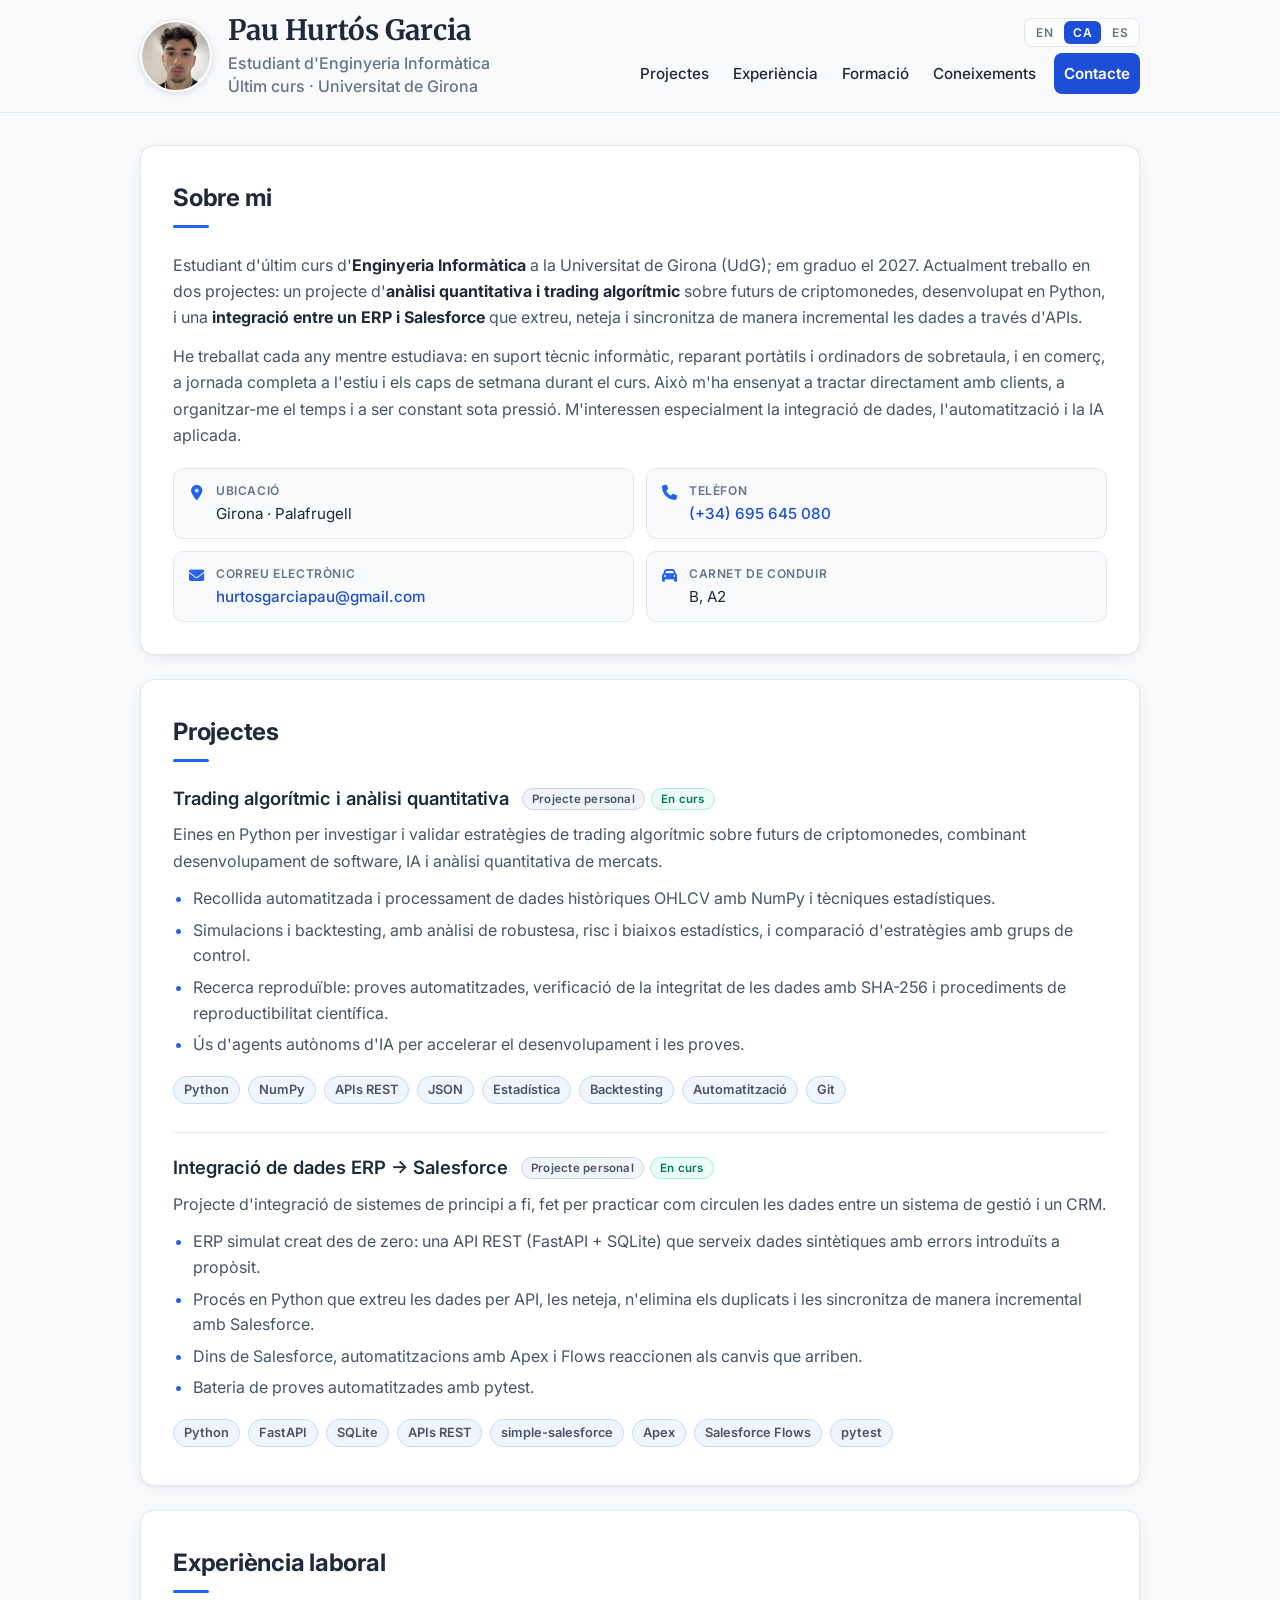
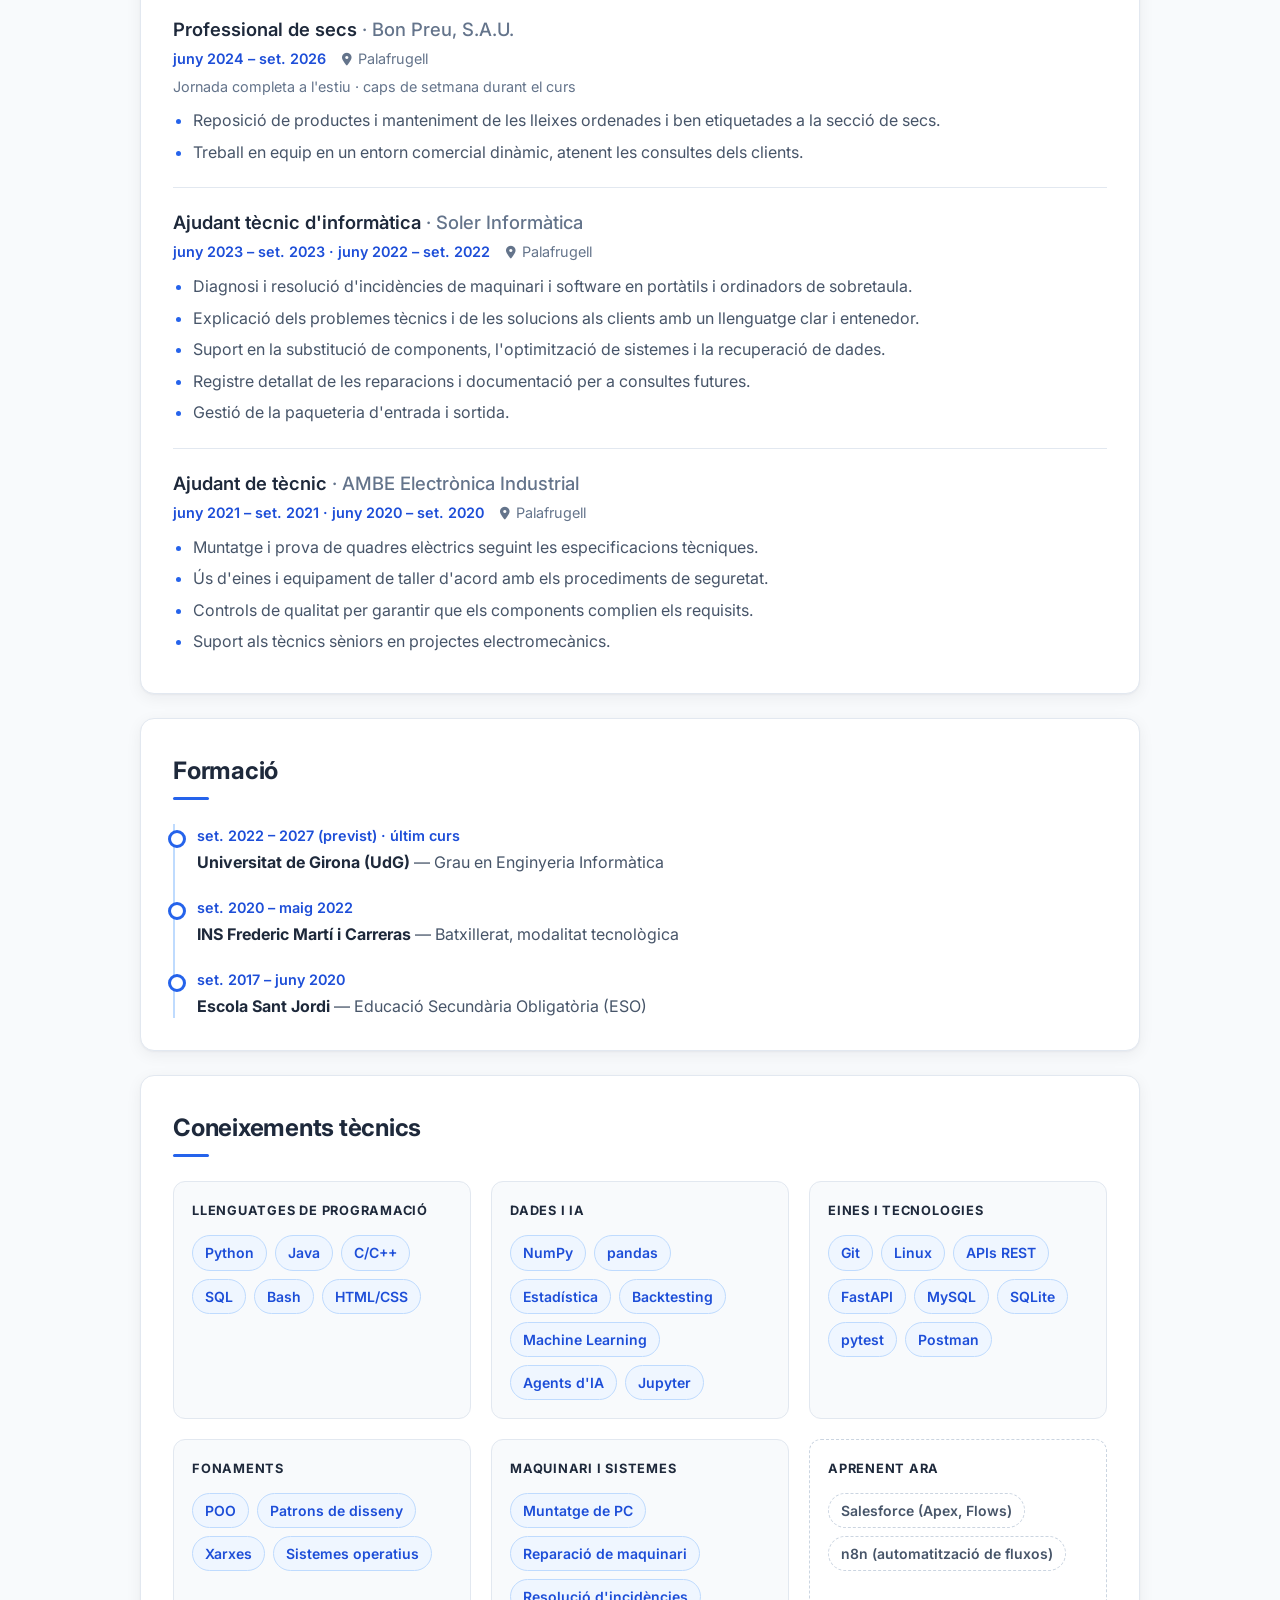
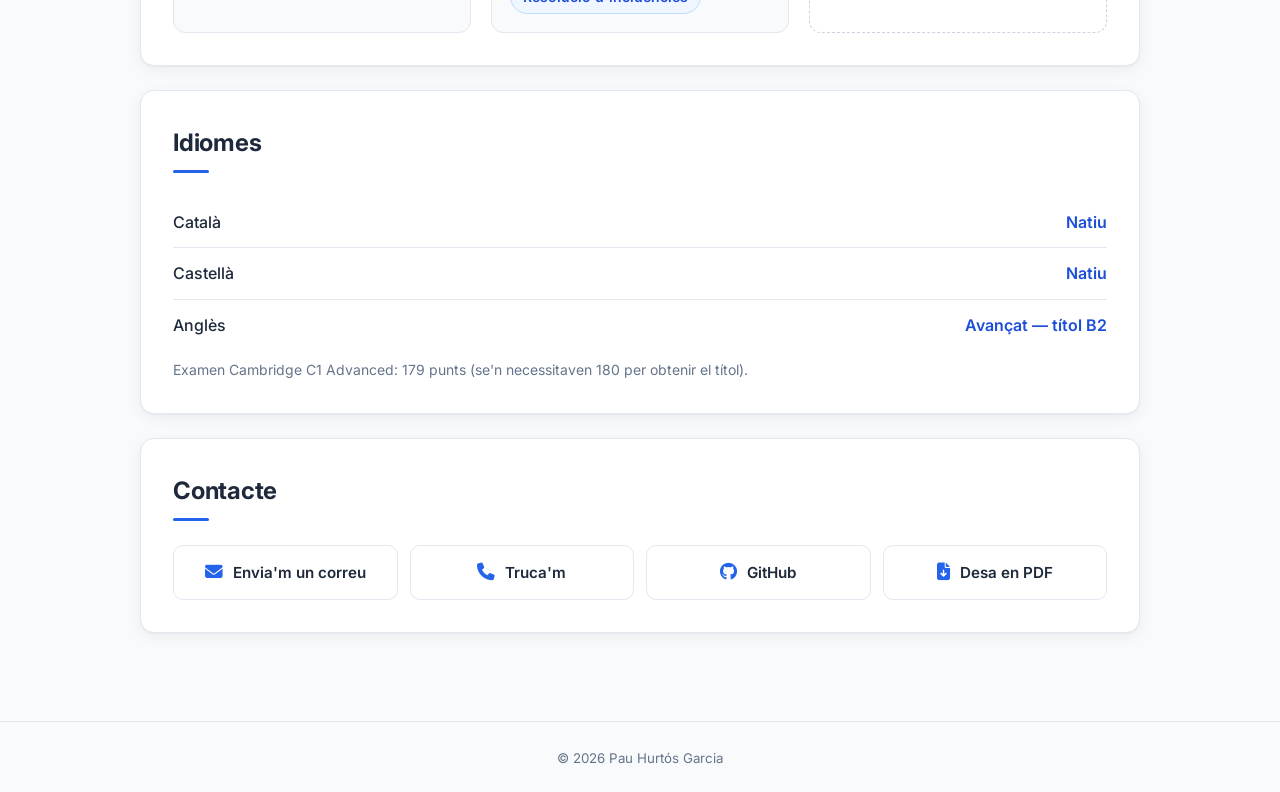
==== commit 23b30940: "Detail ERP-Salesforce integration project and update tools" ====
--- a/docs/ca/index.html
+++ b/docs/ca/index.html
@@ -76,7 +76,7 @@
       <p>
         Estudiant d'últim curs d'<strong>Enginyeria Informàtica</strong> a la Universitat de Girona (UdG); em graduo el 2027.
         Actualment treballo en dos projectes: un projecte d'<strong>anàlisi quantitativa i trading algorítmic</strong> sobre futurs de criptomonedes, desenvolupat en Python, i una
-        <strong>integració entre un ERP i Salesforce</strong> que extreu, neteja i sincronitza de manera incremental les dades de negoci a través d'APIs.
+        <strong>integració entre un ERP i Salesforce</strong> que extreu, neteja i sincronitza de manera incremental les dades a través d'APIs.
       </p>
       <p>
         He treballat cada any mentre estudiava: en suport tècnic informàtic, reparant portàtils i ordinadors de sobretaula, i en comerç,
@@ -121,15 +121,24 @@
 
       <article class="item project">
         <div class="item-head">
-          <h3>Integració ERP – Salesforce <span class="badge">En curs</span></h3>
-        </div>
-        <p>Integració que extreu les dades d'un ERP a través de la seva API, les neteja i n'elimina els duplicats, i les sincronitza de manera incremental amb Salesforce. Dins de Salesforce, unes automatitzacions reaccionen als canvis a mesura que arriben.</p>
+          <h3>Integració de dades ERP → Salesforce <span class="badge neutral">Projecte personal</span><span class="badge">En curs</span></h3>
+        </div>
+        <p>Projecte d'integració de sistemes de principi a fi, fet per practicar com circulen les dades entre un sistema de gestió i un CRM.</p>
+        <ul>
+          <li>ERP simulat creat des de zero: una API REST (FastAPI + SQLite) que serveix dades sintètiques amb errors introduïts a propòsit.</li>
+          <li>Procés en Python que extreu les dades per API, les neteja, n'elimina els duplicats i les sincronitza de manera incremental amb Salesforce.</li>
+          <li>Dins de Salesforce, automatitzacions amb Apex i Flows reaccionen als canvis que arriben.</li>
+          <li>Bateria de proves automatitzades amb pytest.</li>
+        </ul>
         <ul class="skill-tags">
+          <li class="skill-tag">Python</li>
+          <li class="skill-tag">FastAPI</li>
+          <li class="skill-tag">SQLite</li>
           <li class="skill-tag">APIs REST</li>
-          <li class="skill-tag">Salesforce</li>
-          <li class="skill-tag">Neteja de dades</li>
-          <li class="skill-tag">Eliminació de duplicats</li>
-          <li class="skill-tag">Sincronització incremental</li>
+          <li class="skill-tag">simple-salesforce</li>
+          <li class="skill-tag">Apex</li>
+          <li class="skill-tag">Salesforce Flows</li>
+          <li class="skill-tag">pytest</li>
         </ul>
       </article>
     </section>
@@ -228,8 +237,11 @@
           <ul class="skill-tags">
             <li class="skill-tag">Git</li>
             <li class="skill-tag">Linux</li>
+            <li class="skill-tag">APIs REST</li>
+            <li class="skill-tag">FastAPI</li>
             <li class="skill-tag">MySQL</li>
-            <li class="skill-tag">APIs REST</li>
+            <li class="skill-tag">SQLite</li>
+            <li class="skill-tag">pytest</li>
             <li class="skill-tag">Postman</li>
           </ul>
         </div>
@@ -253,7 +265,7 @@
         <div class="skill-category learning">
           <h3>Aprenent ara</h3>
           <ul class="skill-tags">
-            <li class="skill-tag">Salesforce</li>
+            <li class="skill-tag">Salesforce (Apex, Flows)</li>
             <li class="skill-tag">n8n (automatització de fluxos)</li>
           </ul>
         </div>
--- a/docs/style.css
+++ b/docs/style.css
@@ -599,7 +599,7 @@
 /* ========================================
    Print / Save as PDF (A4)
 ======================================== */
-@page { size: A4; margin: 12mm 14mm 12mm; }
+@page { size: A4; margin: 11mm 14mm 10mm; }
 
 @media print {
   :root { --text: #000; --muted: #222; --subtle: #444; }
@@ -623,13 +623,16 @@
     padding: 0;
     margin: 0 0 14px;
   }
-  h2 { font-size: 13pt; margin-bottom: 10px; padding-bottom: 4px; }
-  .item { padding-top: 10px; margin-top: 10px; break-inside: avoid; }
+  h2 { font-size: 12.5pt; margin-bottom: 7px; padding-bottom: 4px; }
+  .item { padding-top: 7px; margin-top: 7px; break-inside: avoid; }
   .item-head h3 { font-size: 11pt; }
   .milestone, .skill-category, .quick-facts li, .project { break-inside: avoid; }
   h2 { break-after: avoid; }
 
-  .quick-facts { grid-template-columns: 1fr 1fr 1.7fr 1fr !important; gap: 6px; margin-top: 8px; font-size: 9pt; }
+  .quick-facts { grid-template-columns: 1.1fr 1.15fr 1.65fr 1fr !important; gap: 6px; margin-top: 8px; font-size: 8.5pt; }
+  .quick-facts a { white-space: nowrap; }
+  .quick-facts i { display: none; }
+  .quick-facts li { padding: 6px 8px; }
   .quick-facts li { padding: 6px 10px; }
   .skills-grid { grid-template-columns: repeat(3, 1fr) !important; gap: 10px; }
   .skill-category { padding: 8px 10px; }
@@ -638,7 +641,7 @@
   .skill-tag, .project .skill-tag { padding: 1px 7px; font-size: 8pt; }
   .project p { font-size: 10pt; }
   .item li { margin: 2px 0; line-height: 1.4; }
-  .timeline { gap: 10px; margin-left: 8px; }
+  .timeline { gap: 6px; margin-left: 8px; }
   .project p { margin-bottom: 6px; }
   .card { margin-bottom: 10px; }
   .content { padding-top: 8px; }
@@ -646,6 +649,7 @@
   .lang-list li { padding: 4px 0; border-bottom: none; justify-content: flex-start; gap: 8px; }
   .avatar { width: 60px; height: 60px; }
   .card p { margin-bottom: 6px; }
+  .note { margin-top: 2px !important; font-size: 8pt; }
 
   a { text-decoration: none; color: inherit; }
   * { -webkit-print-color-adjust: exact; print-color-adjust: exact; }
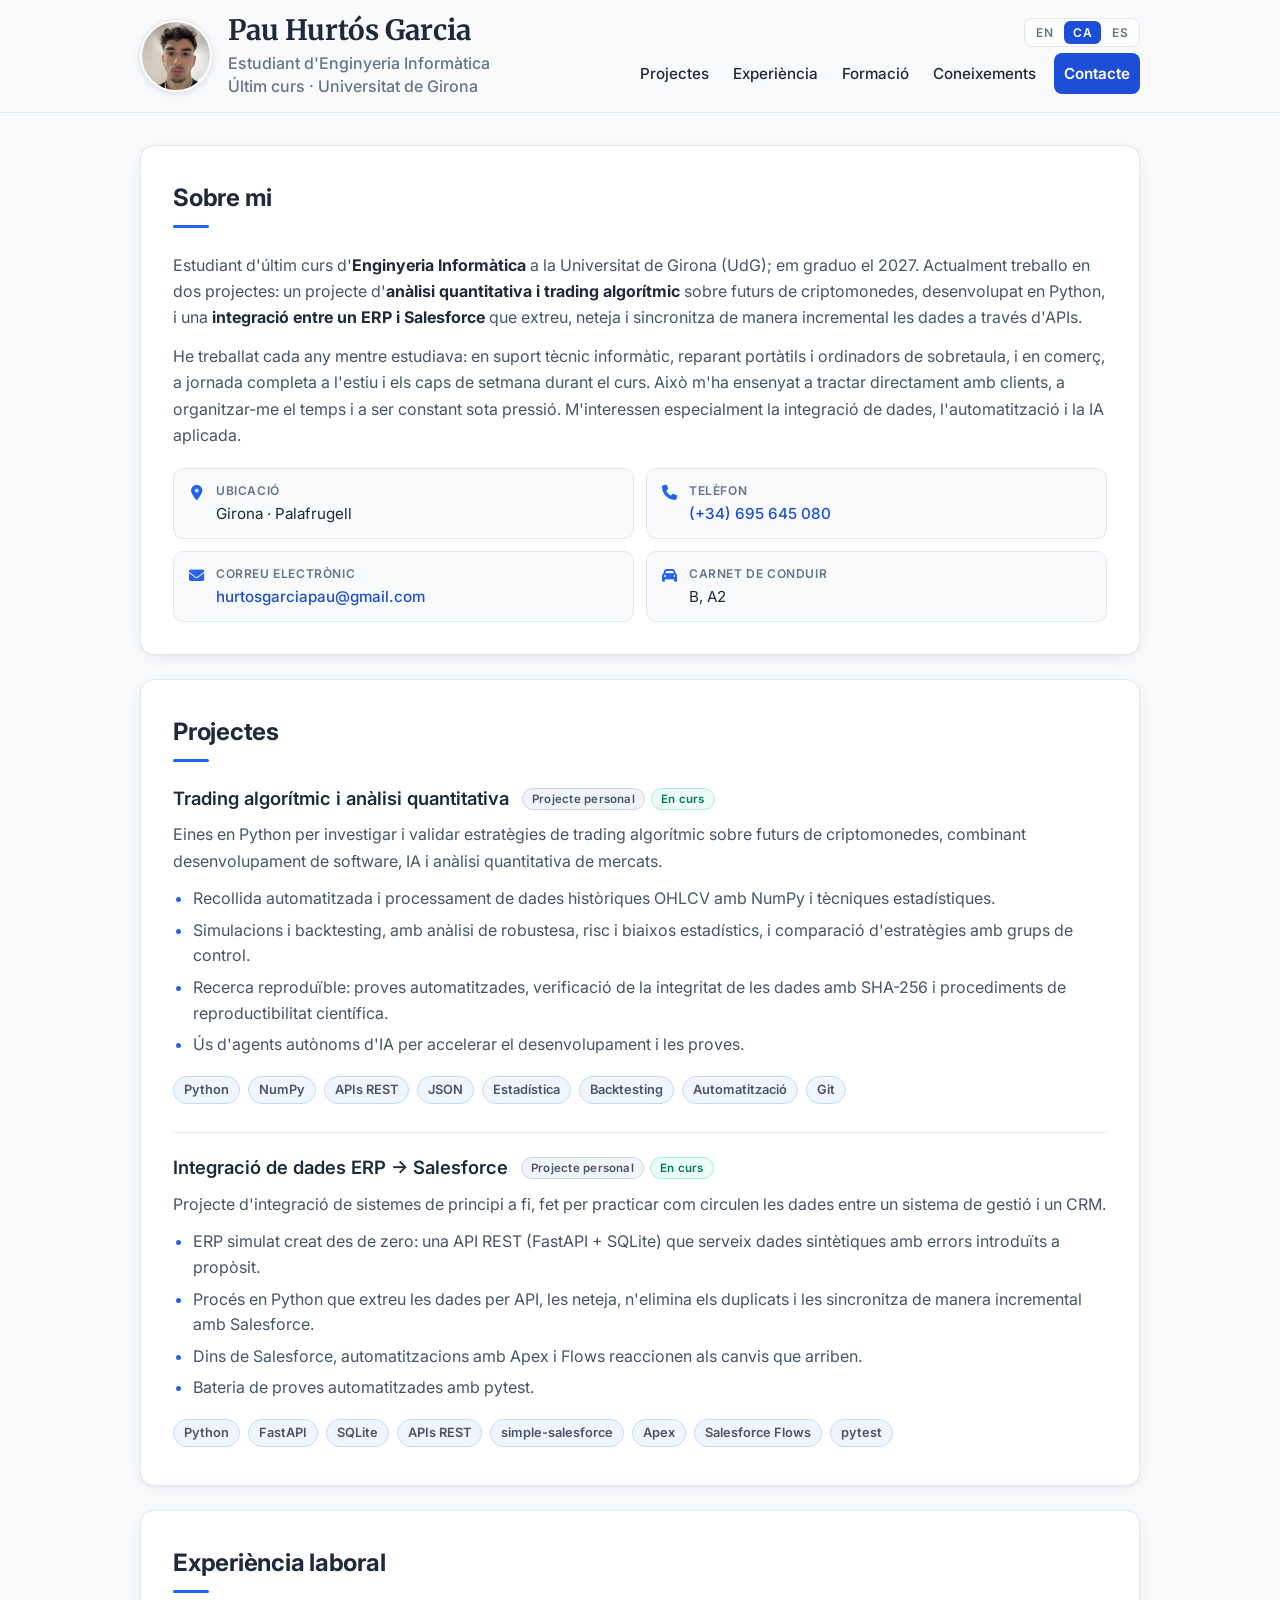
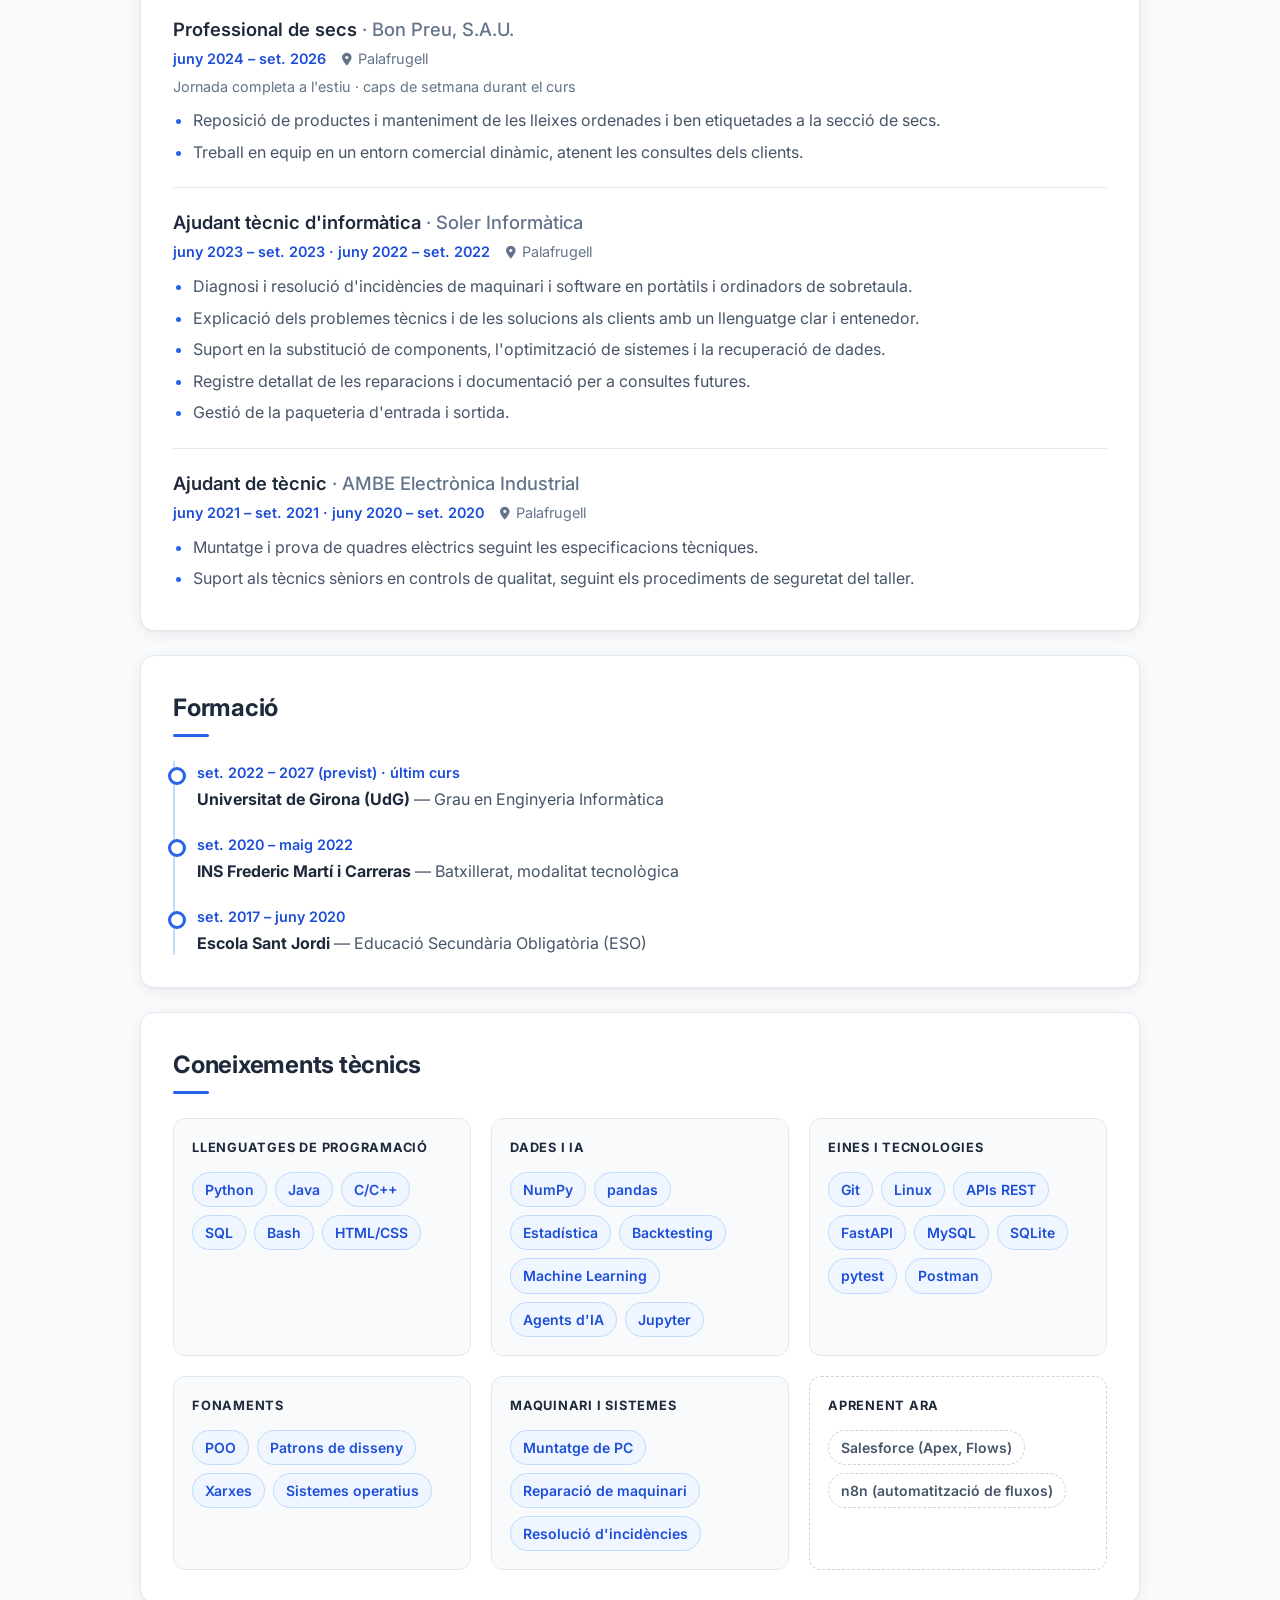
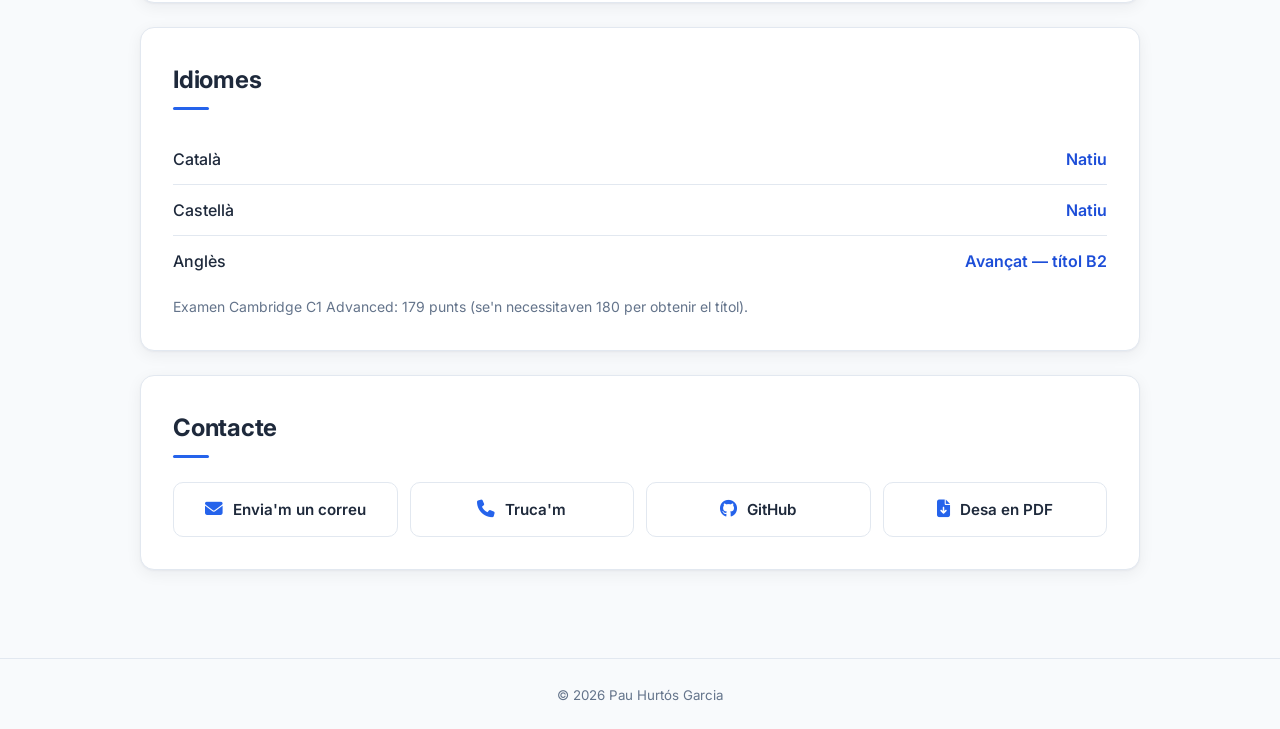
==== commit faf68bd0: "Shorten AMBE experience" ====
--- a/docs/ca/index.html
+++ b/docs/ca/index.html
@@ -179,9 +179,7 @@
         </div>
         <ul>
           <li>Muntatge i prova de quadres elèctrics seguint les especificacions tècniques.</li>
-          <li>Ús d'eines i equipament de taller d'acord amb els procediments de seguretat.</li>
-          <li>Controls de qualitat per garantir que els components complien els requisits.</li>
-          <li>Suport als tècnics sèniors en projectes electromecànics.</li>
+          <li>Suport als tècnics sèniors en controls de qualitat, seguint els procediments de seguretat del taller.</li>
         </ul>
       </article>
     </section>
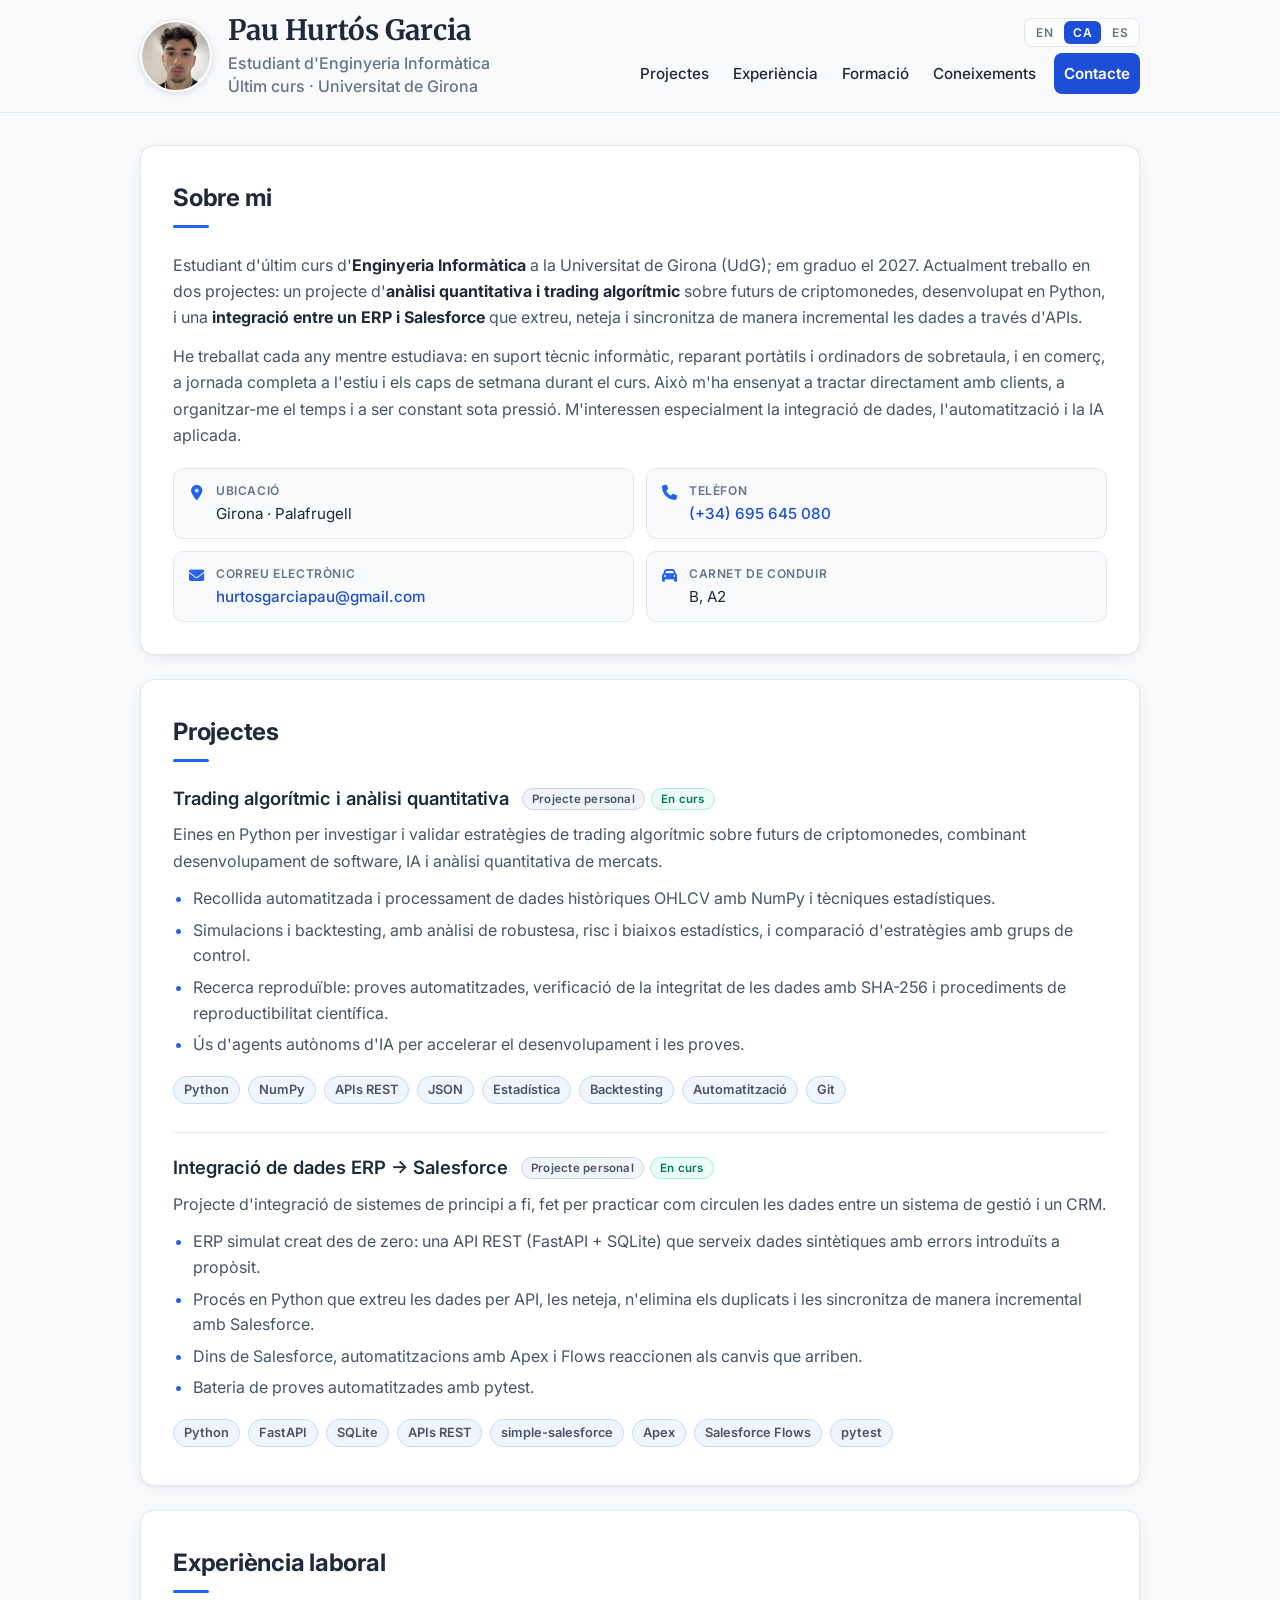
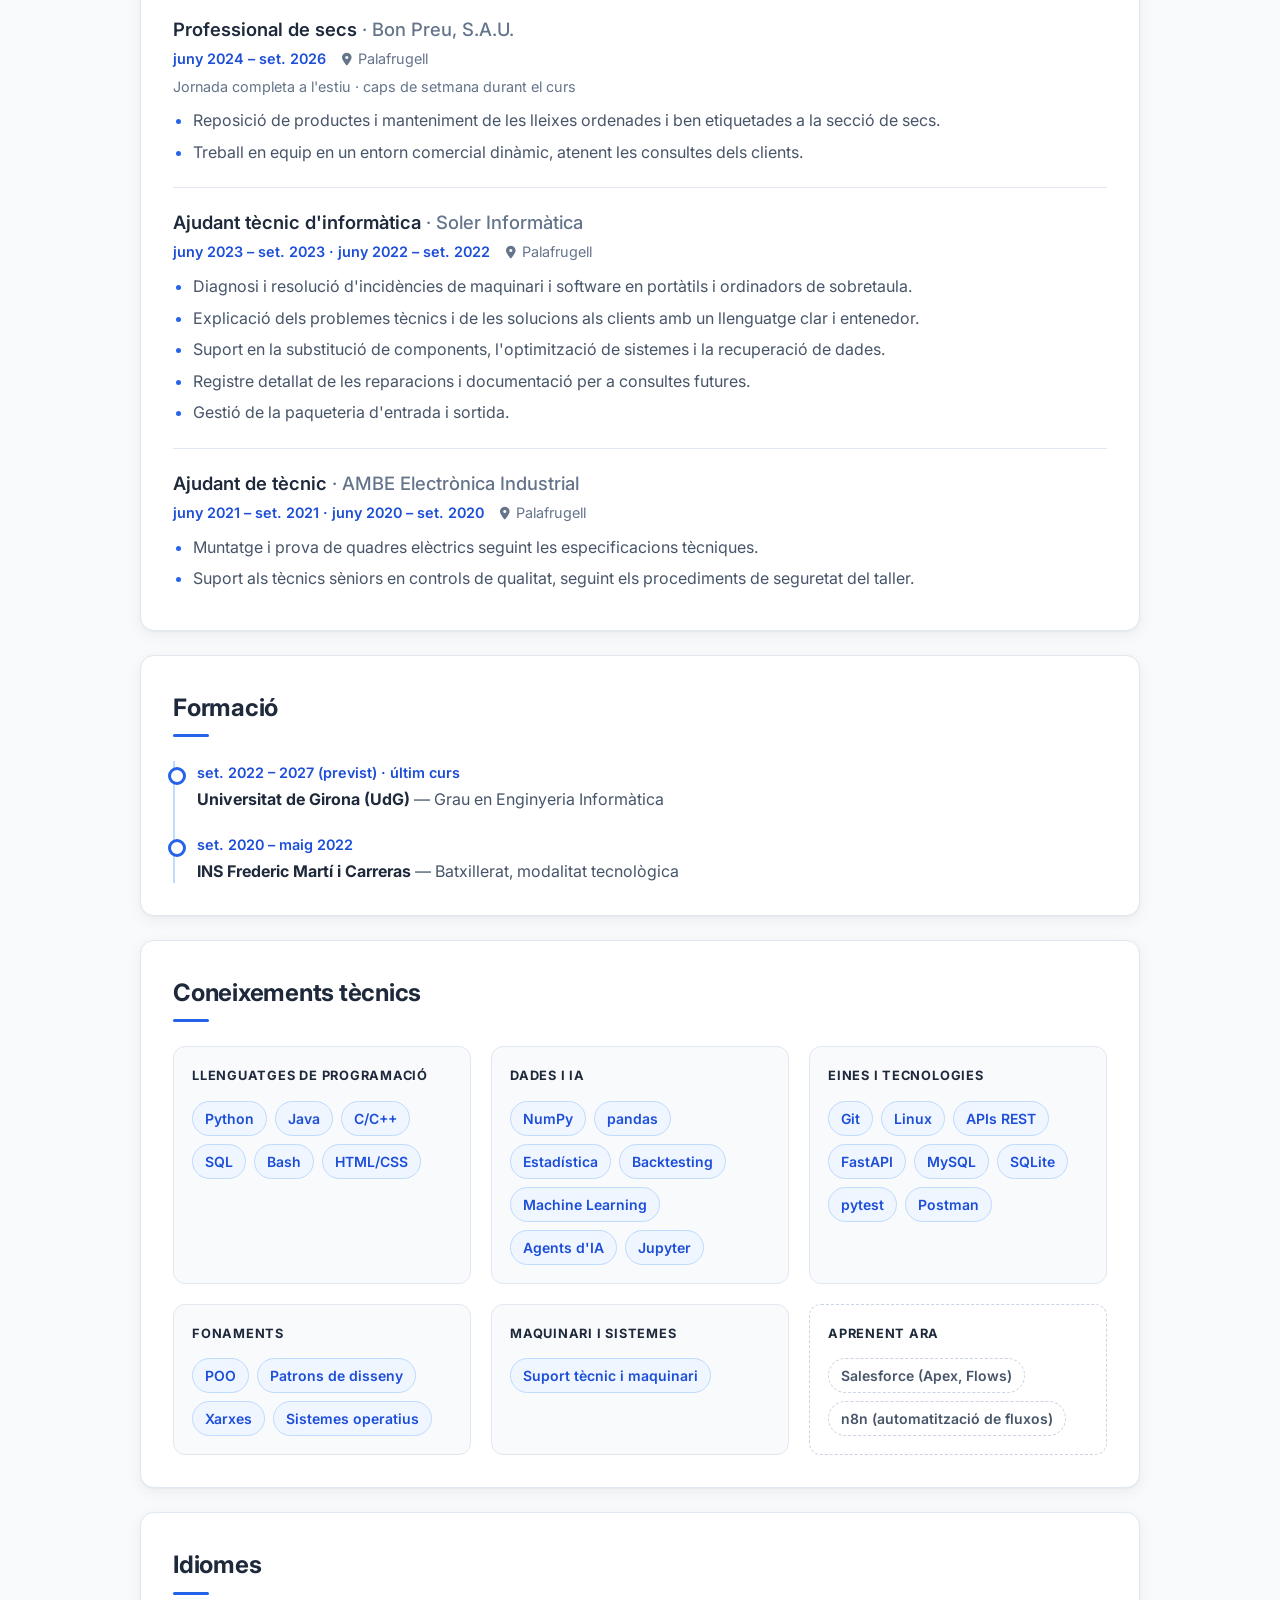
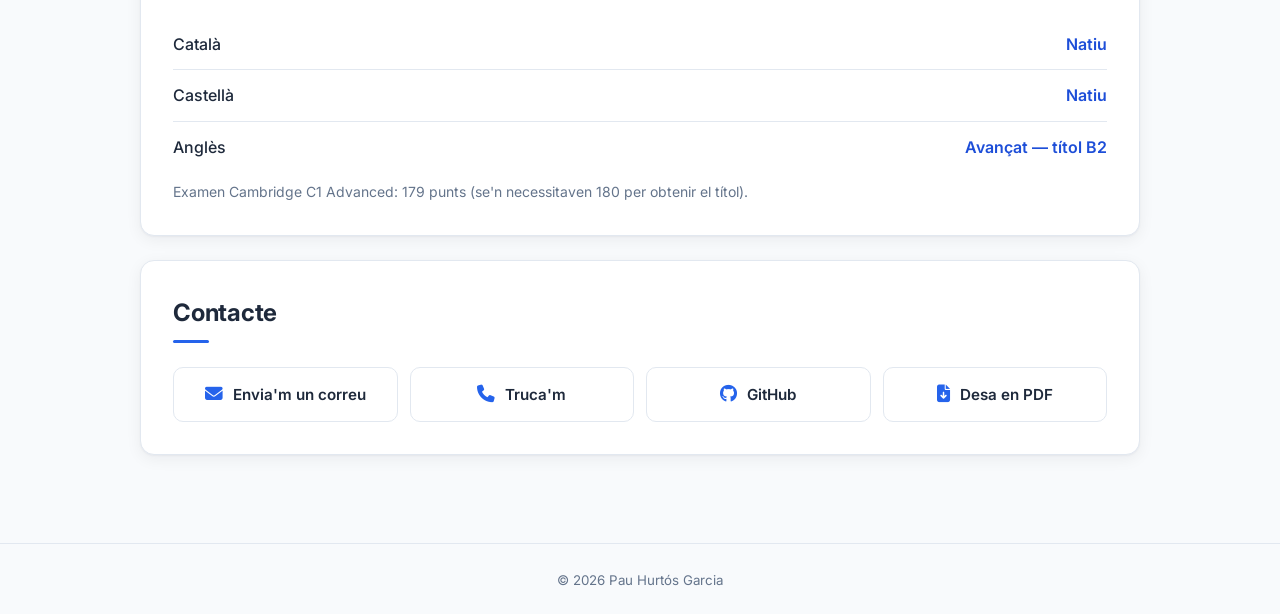
==== commit 01b6d7f6: "Simplify hardware skills and remove secondary school" ====
--- a/docs/ca/index.html
+++ b/docs/ca/index.html
@@ -196,10 +196,6 @@
           <div class="when">set. 2020 – maig 2022</div>
           <div class="what"><strong>INS Frederic Martí i Carreras</strong> — Batxillerat, modalitat tecnològica</div>
         </li>
-        <li class="milestone">
-          <div class="when">set. 2017 – juny 2020</div>
-          <div class="what"><strong>Escola Sant Jordi</strong> — Educació Secundària Obligatòria (ESO)</div>
-        </li>
       </ol>
     </section>
 
@@ -255,9 +251,7 @@
         <div class="skill-category">
           <h3>Maquinari i sistemes</h3>
           <ul class="skill-tags">
-            <li class="skill-tag">Muntatge de PC</li>
-            <li class="skill-tag">Reparació de maquinari</li>
-            <li class="skill-tag">Resolució d'incidències</li>
+            <li class="skill-tag">Suport tècnic i maquinari</li>
           </ul>
         </div>
         <div class="skill-category learning">
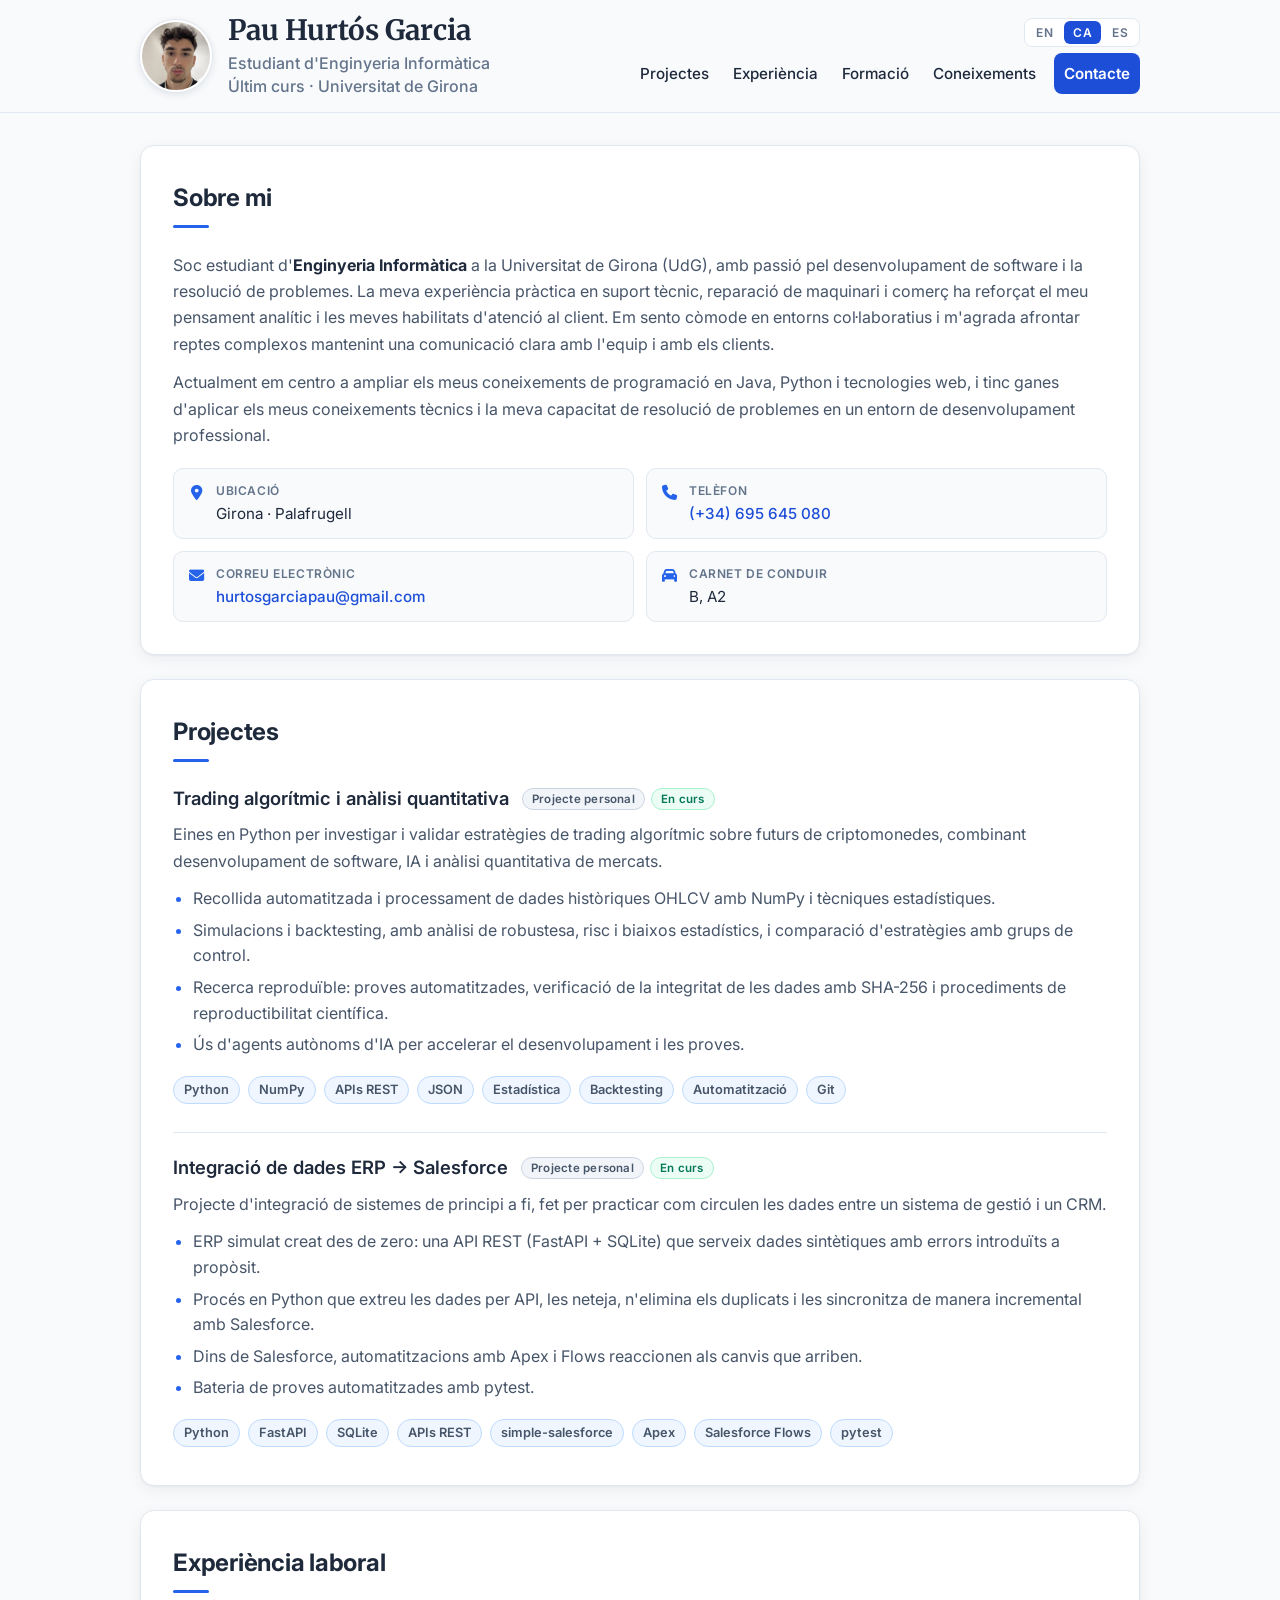
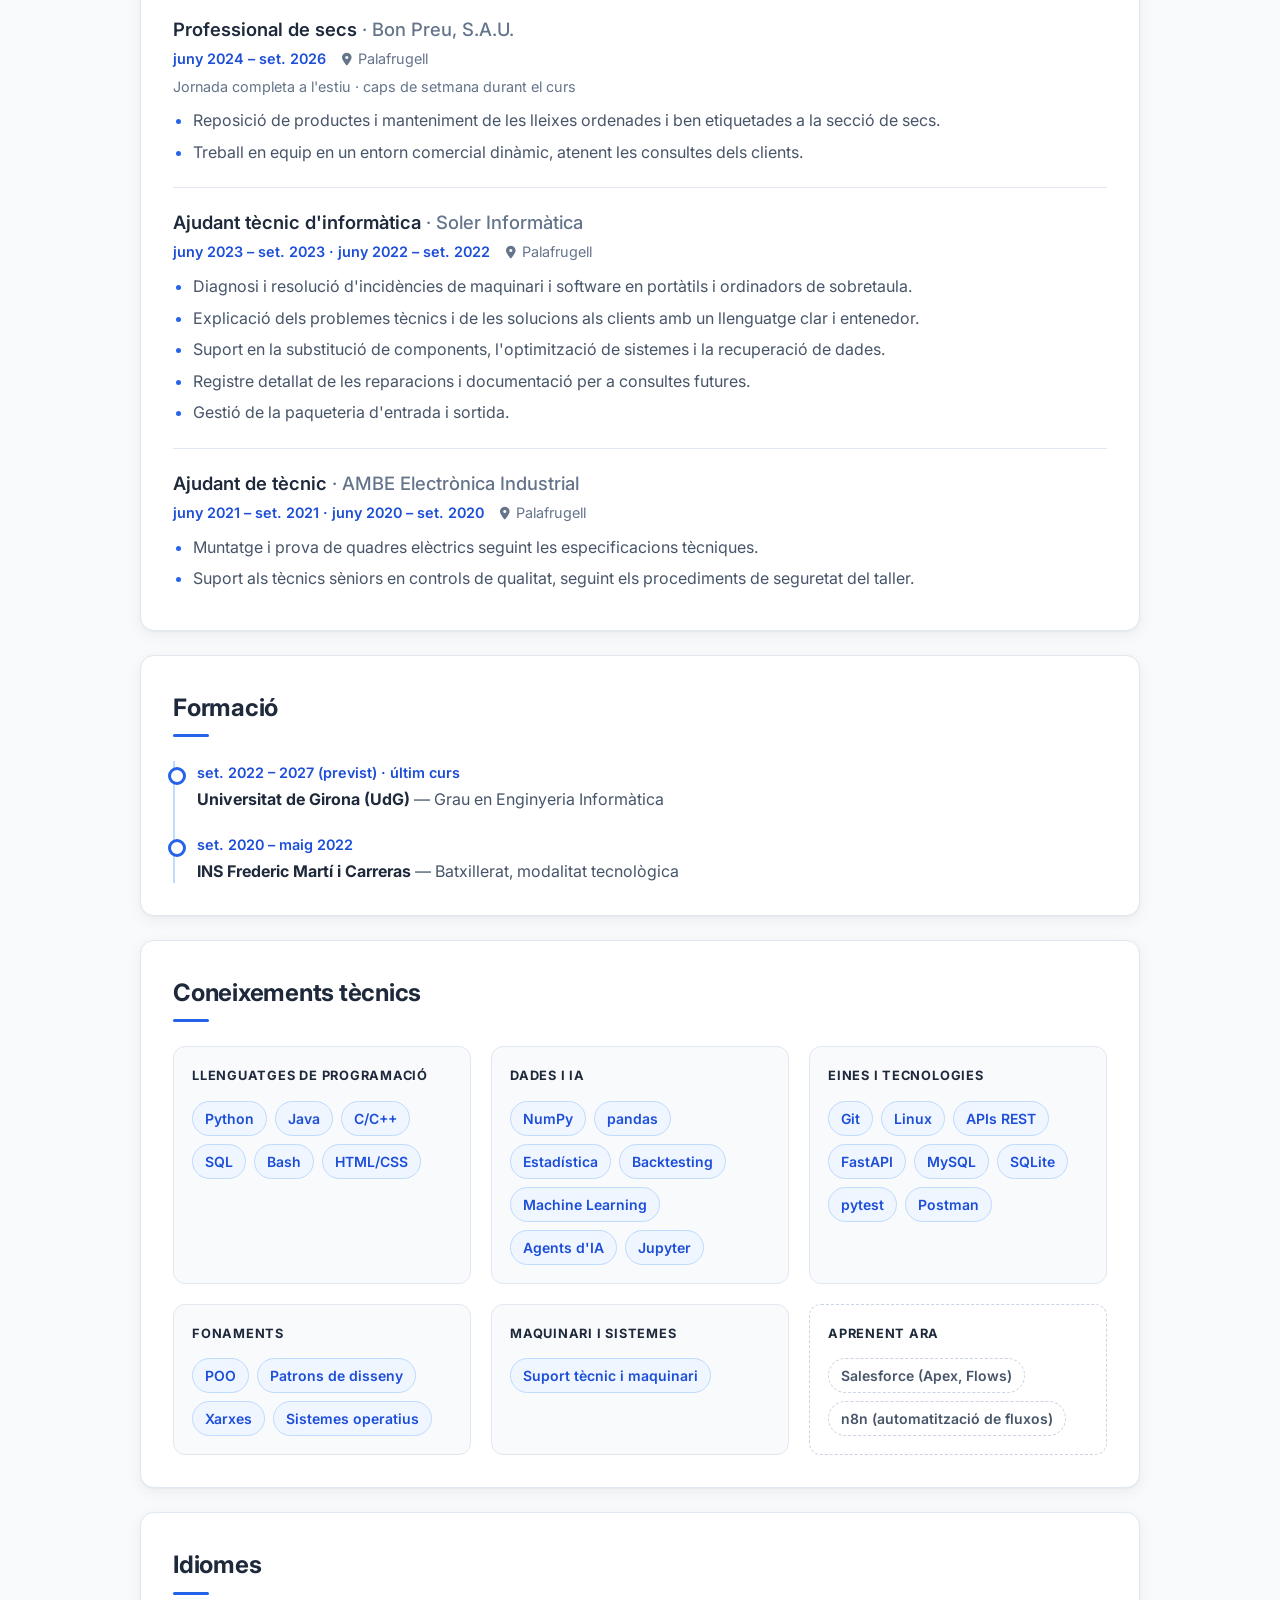
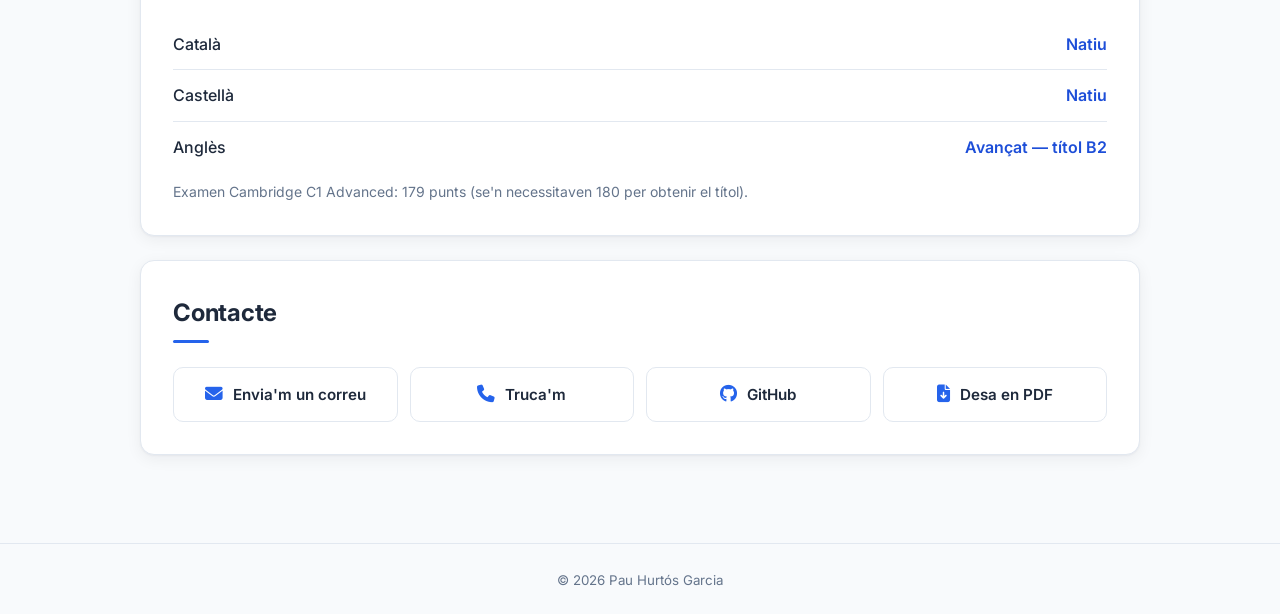
==== commit e045c095: "Restore previous About Me text" ====
--- a/docs/ca/index.html
+++ b/docs/ca/index.html
@@ -74,14 +74,14 @@
     <section id="about" class="card">
       <h2>Sobre mi</h2>
       <p>
-        Estudiant d'últim curs d'<strong>Enginyeria Informàtica</strong> a la Universitat de Girona (UdG); em graduo el 2027.
-        Actualment treballo en dos projectes: un projecte d'<strong>anàlisi quantitativa i trading algorítmic</strong> sobre futurs de criptomonedes, desenvolupat en Python, i una
-        <strong>integració entre un ERP i Salesforce</strong> que extreu, neteja i sincronitza de manera incremental les dades a través d'APIs.
+        Soc estudiant d'<strong>Enginyeria Informàtica</strong> a la Universitat de Girona (UdG), amb passió pel
+        desenvolupament de software i la resolució de problemes. La meva experiència pràctica en suport tècnic, reparació
+        de maquinari i comerç ha reforçat el meu pensament analític i les meves habilitats d'atenció al client. Em sento
+        còmode en entorns col·laboratius i m'agrada afrontar reptes complexos mantenint una comunicació clara amb l'equip i amb els clients.
       </p>
       <p>
-        He treballat cada any mentre estudiava: en suport tècnic informàtic, reparant portàtils i ordinadors de sobretaula, i en comerç,
-        a jornada completa a l'estiu i els caps de setmana durant el curs. Això m'ha ensenyat a tractar directament amb clients,
-        a organitzar-me el temps i a ser constant sota pressió. M'interessen especialment la integració de dades, l'automatització i la IA aplicada.
+        Actualment em centro a ampliar els meus coneixements de programació en Java, Python i tecnologies web, i tinc ganes
+        d'aplicar els meus coneixements tècnics i la meva capacitat de resolució de problemes en un entorn de desenvolupament professional.
       </p>
 
       <ul class="quick-facts">
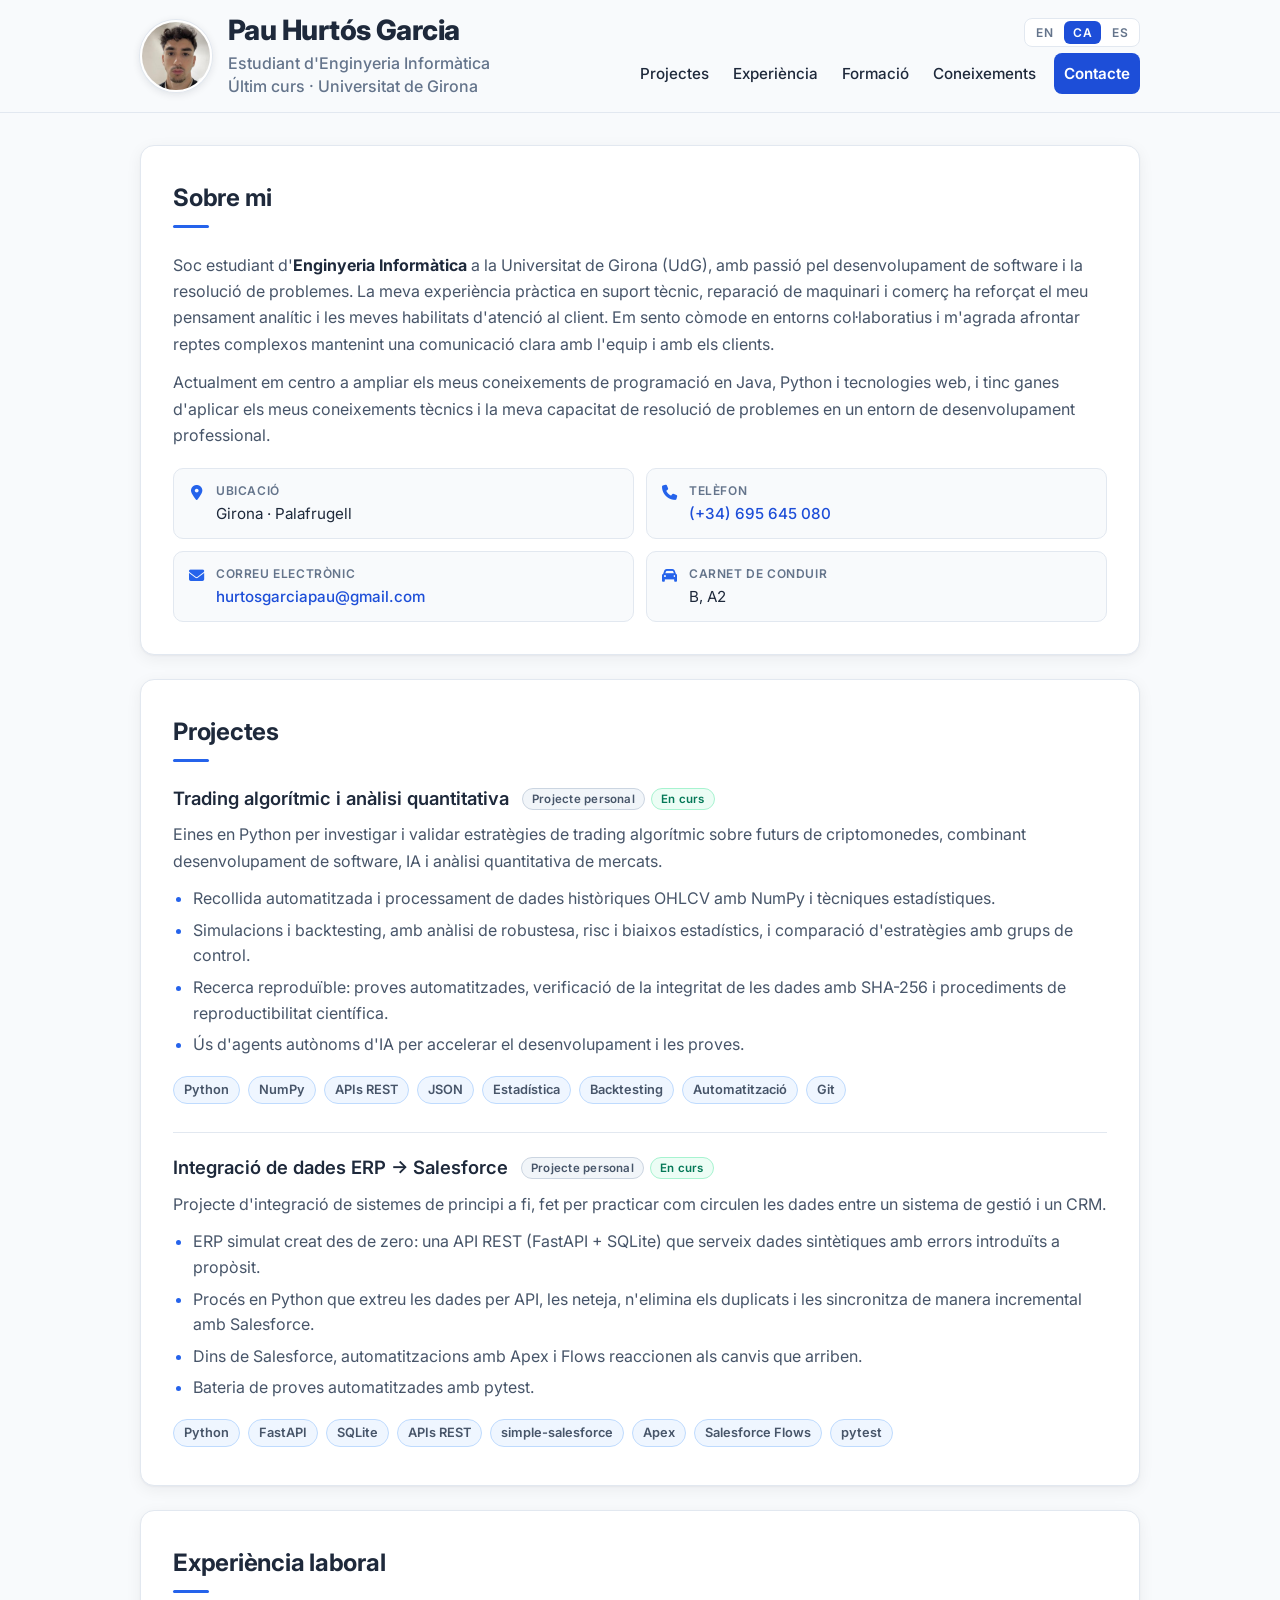
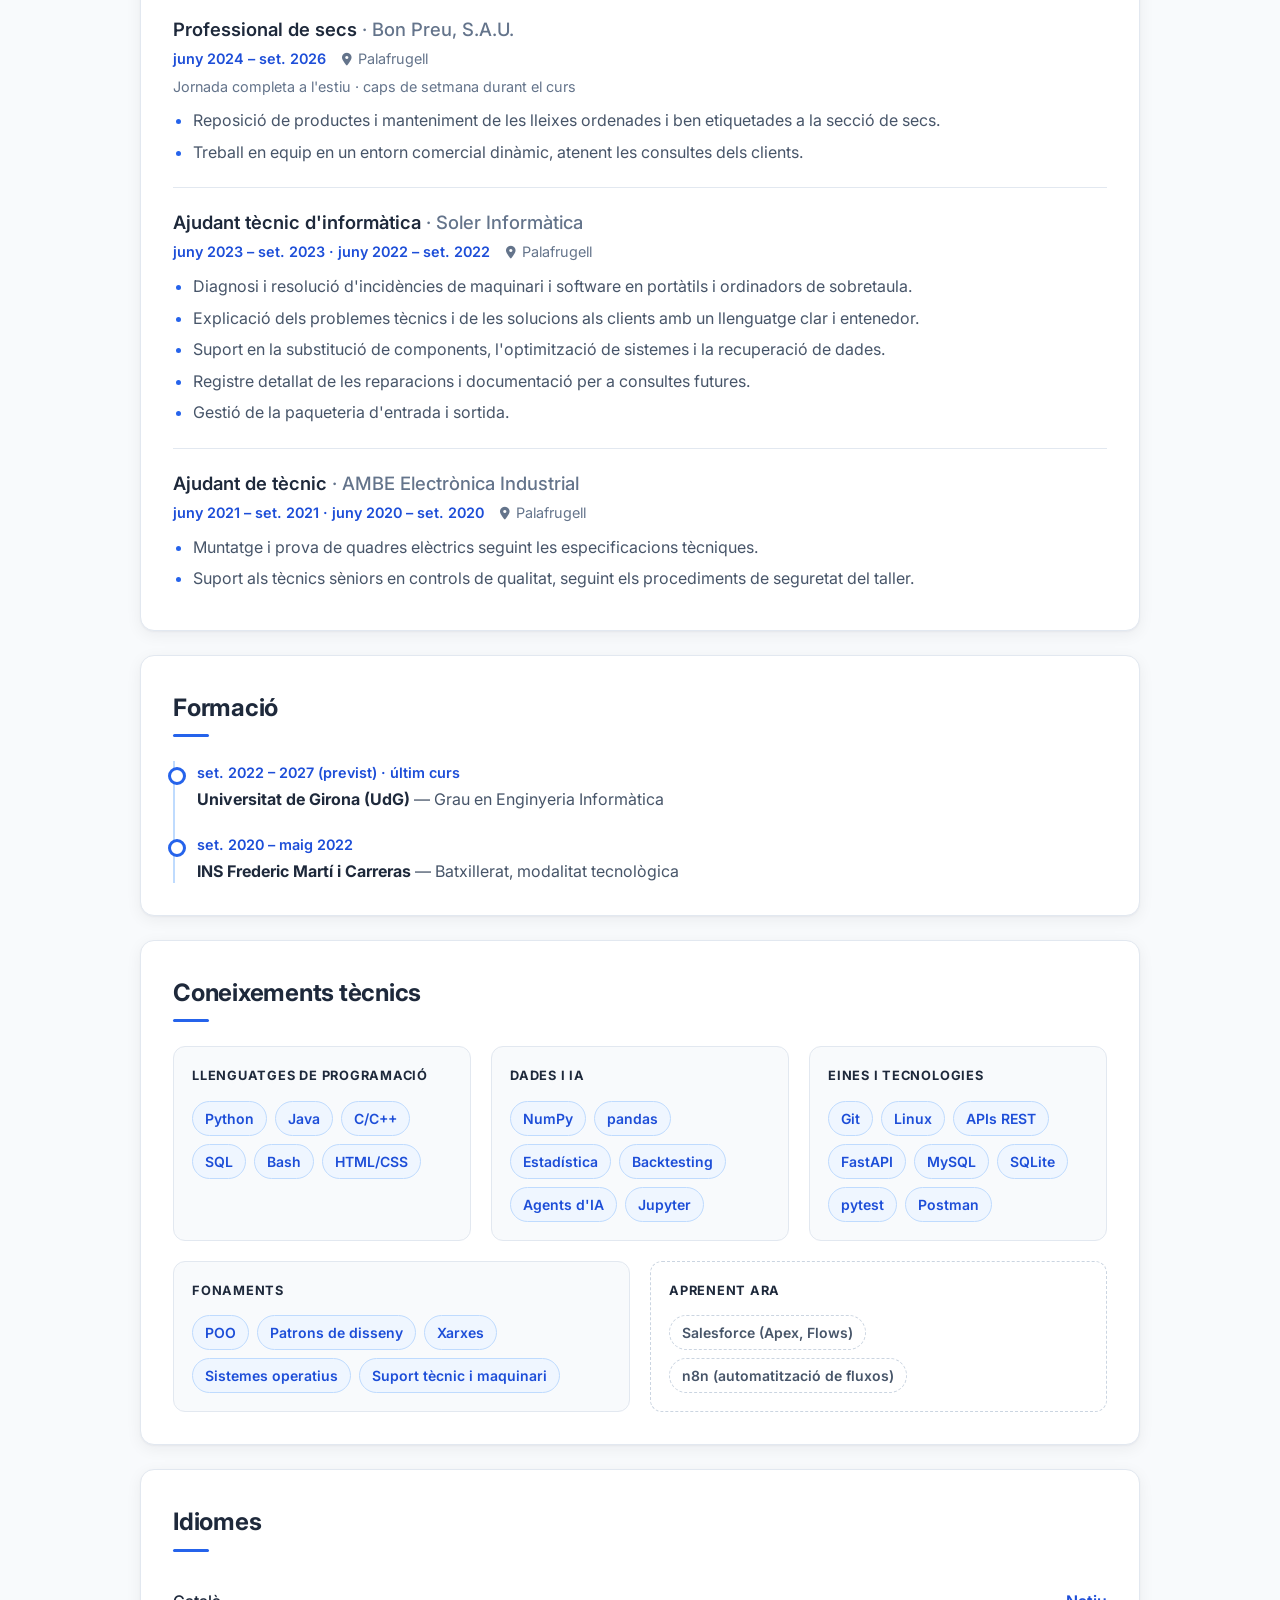
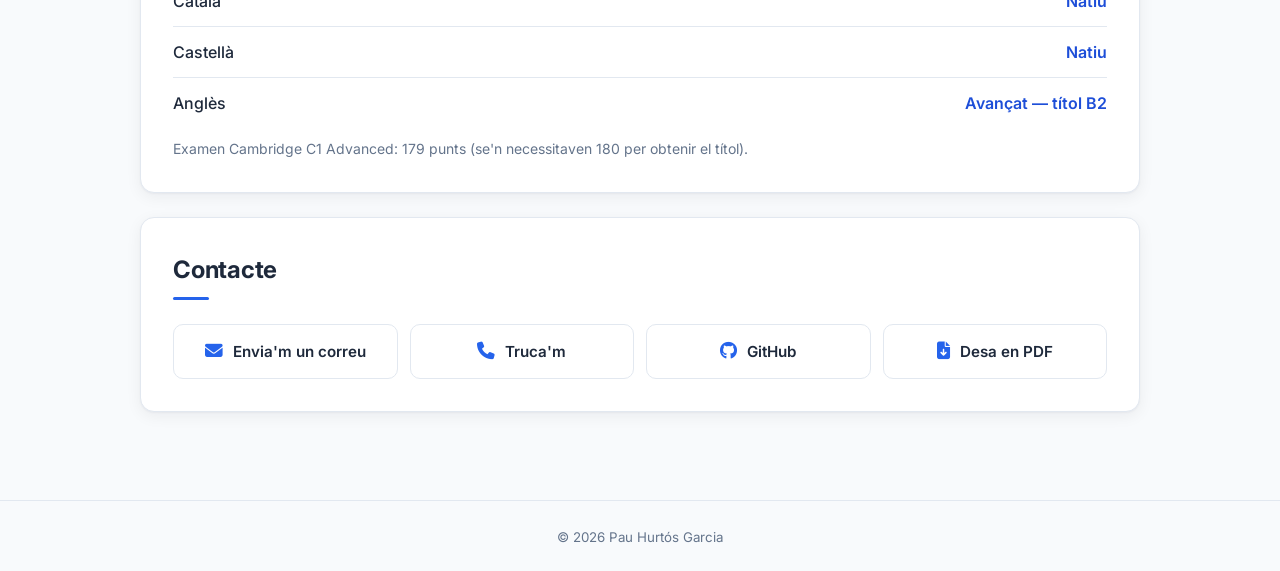
==== commit 88641361: "Refine skills layout and header typography" ====
--- a/docs/ca/index.html
+++ b/docs/ca/index.html
@@ -26,7 +26,7 @@
   <!-- Tipografies i icones -->
   <link rel="preconnect" href="https://fonts.googleapis.com" />
   <link rel="preconnect" href="https://fonts.gstatic.com" crossorigin />
-  <link href="https://fonts.googleapis.com/css2?family=Inter:wght@400;500;600;700&family=Merriweather:wght@700&display=swap" rel="stylesheet" />
+  <link href="https://fonts.googleapis.com/css2?family=Inter:wght@400;500;600;700;800&display=swap" rel="stylesheet" />
   <link rel="stylesheet" href="https://cdn.jsdelivr.net/npm/@fortawesome/fontawesome-free@6.5.0/css/all.min.css" integrity="sha512-Avb2QiuDEEvB4bZJYdft2mNjVShBftLdPG8FJ0V7irTLQ8Uo0qcPxh4Plq7G5tGm0rU+1SPhVotteLpBERwTkw==" crossorigin="anonymous" referrerpolicy="no-referrer" />
   <link rel="stylesheet" href="../style.css" />
 </head>
@@ -221,7 +221,6 @@
             <li class="skill-tag">pandas</li>
             <li class="skill-tag">Estadística</li>
             <li class="skill-tag">Backtesting</li>
-            <li class="skill-tag">Machine Learning</li>
             <li class="skill-tag">Agents d'IA</li>
             <li class="skill-tag">Jupyter</li>
           </ul>
@@ -246,11 +245,6 @@
             <li class="skill-tag">Patrons de disseny</li>
             <li class="skill-tag">Xarxes</li>
             <li class="skill-tag">Sistemes operatius</li>
-          </ul>
-        </div>
-        <div class="skill-category">
-          <h3>Maquinari i sistemes</h3>
-          <ul class="skill-tags">
             <li class="skill-tag">Suport tècnic i maquinari</li>
           </ul>
         </div>
--- a/docs/style.css
+++ b/docs/style.css
@@ -82,9 +82,9 @@
 }
 
 .name {
-  font-family: "Merriweather", Georgia, serif;
-  font-weight: 700;
+  font-weight: 800;
   font-size: 1.75rem;
+  letter-spacing: -0.02em;
   line-height: 1.2;
   margin: 0;
 }
@@ -438,11 +438,15 @@
 /* ========================================
    Technical Skills Section
 ======================================== */
+/* 3 cards on the first row, 2 wider cards on the second */
 .skills-grid {
   display: grid;
-  grid-template-columns: repeat(auto-fit, minmax(270px, 1fr));
+  grid-template-columns: repeat(6, minmax(0, 1fr));
   gap: 20px;
 }
+
+.skill-category { grid-column: span 2; }
+.skill-category:nth-child(n+4) { grid-column: span 3; }
 
 .skill-category {
   background: #f8fafc;
@@ -578,6 +582,8 @@
   .site-nav ul { justify-content: center; flex-wrap: wrap; }
   .site-nav a { padding: 6px 10px; font-size: 0.9rem; }
   html { scroll-padding-top: 200px; }
+  .skills-grid { grid-template-columns: 1fr; }
+  .skill-category, .skill-category:nth-child(n+4) { grid-column: auto; }
 }
 
 @media (max-width: 640px) {
@@ -634,7 +640,9 @@
   .quick-facts i { display: none; }
   .quick-facts li { padding: 6px 8px; }
   .quick-facts li { padding: 6px 10px; }
-  .skills-grid { grid-template-columns: repeat(3, 1fr) !important; gap: 10px; }
+  .skills-grid { grid-template-columns: repeat(6, minmax(0, 1fr)) !important; gap: 10px; }
+  .skill-category { grid-column: span 2 !important; }
+  .skill-category:nth-child(n+4) { grid-column: span 3 !important; }
   .skill-category { padding: 8px 10px; }
   .skill-category h3 { margin-bottom: 6px; font-size: 7.5pt; }
   .skill-tags { gap: 4px; }
